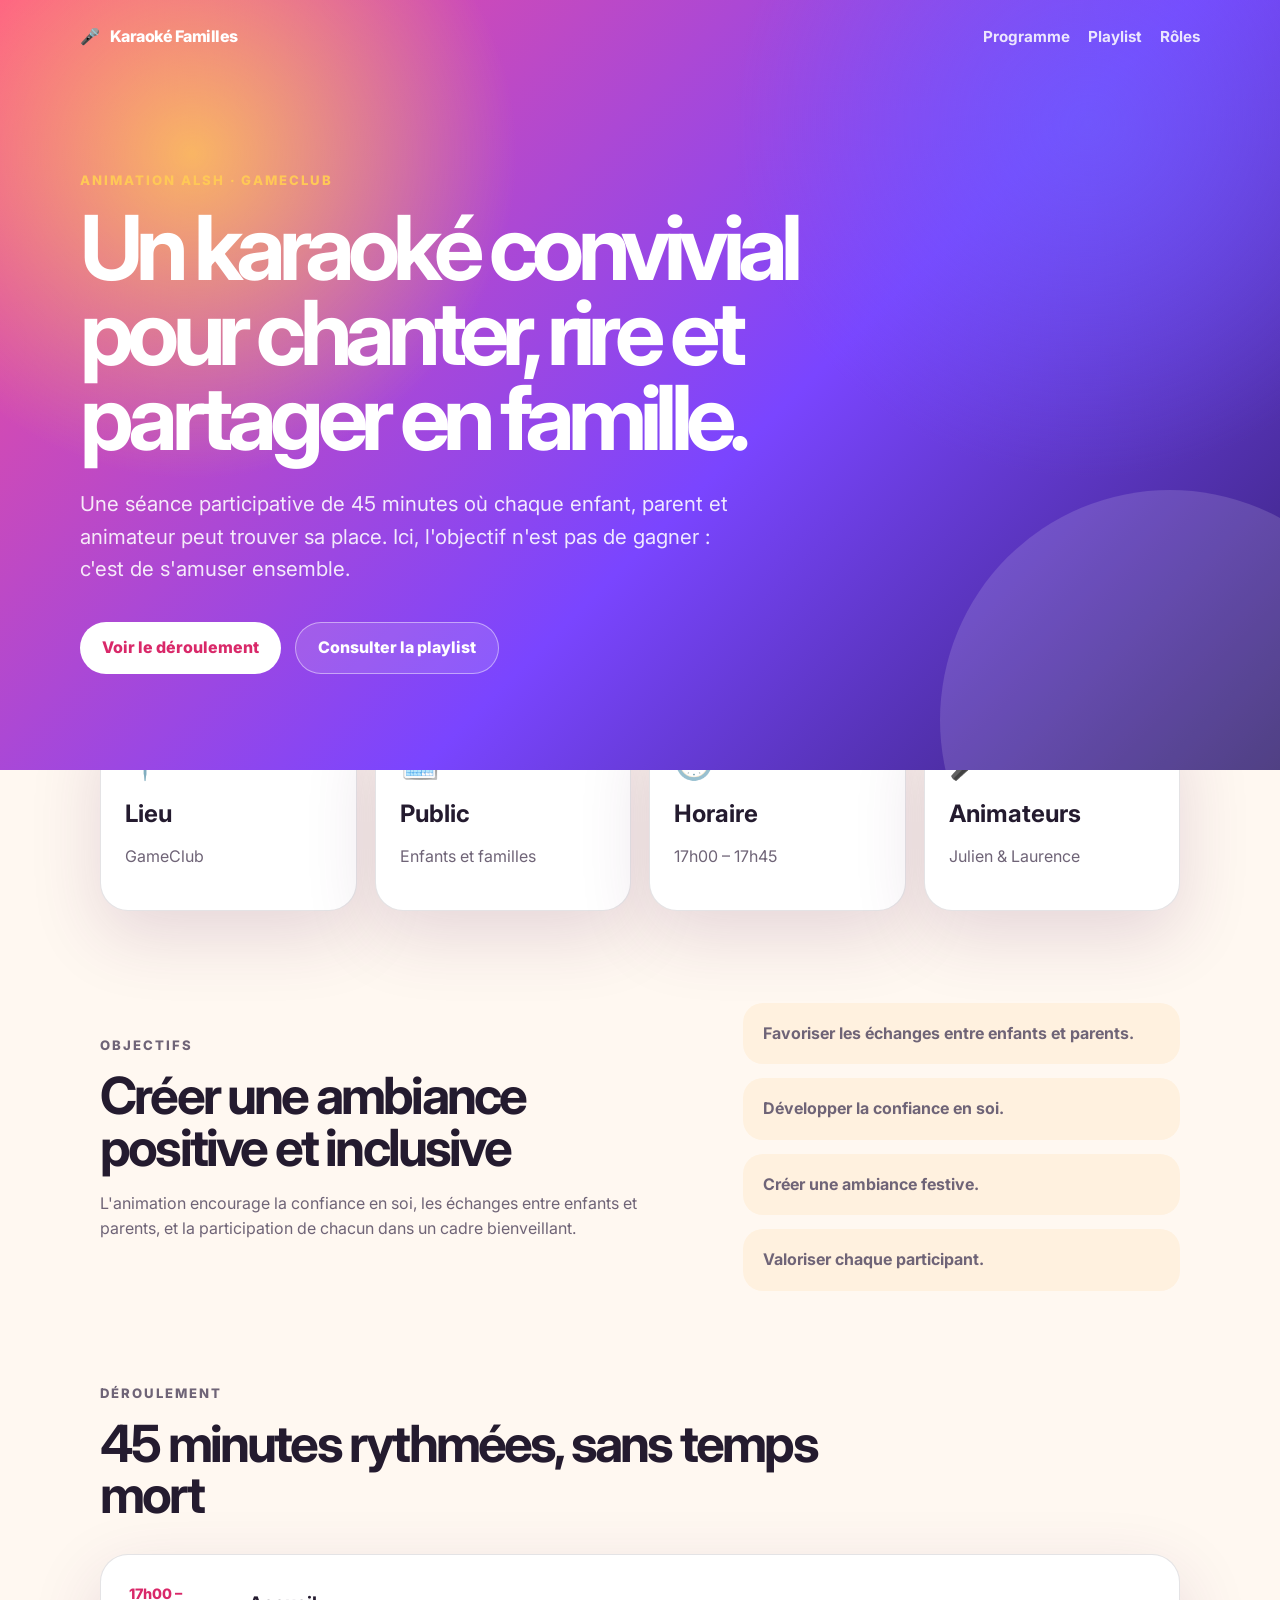
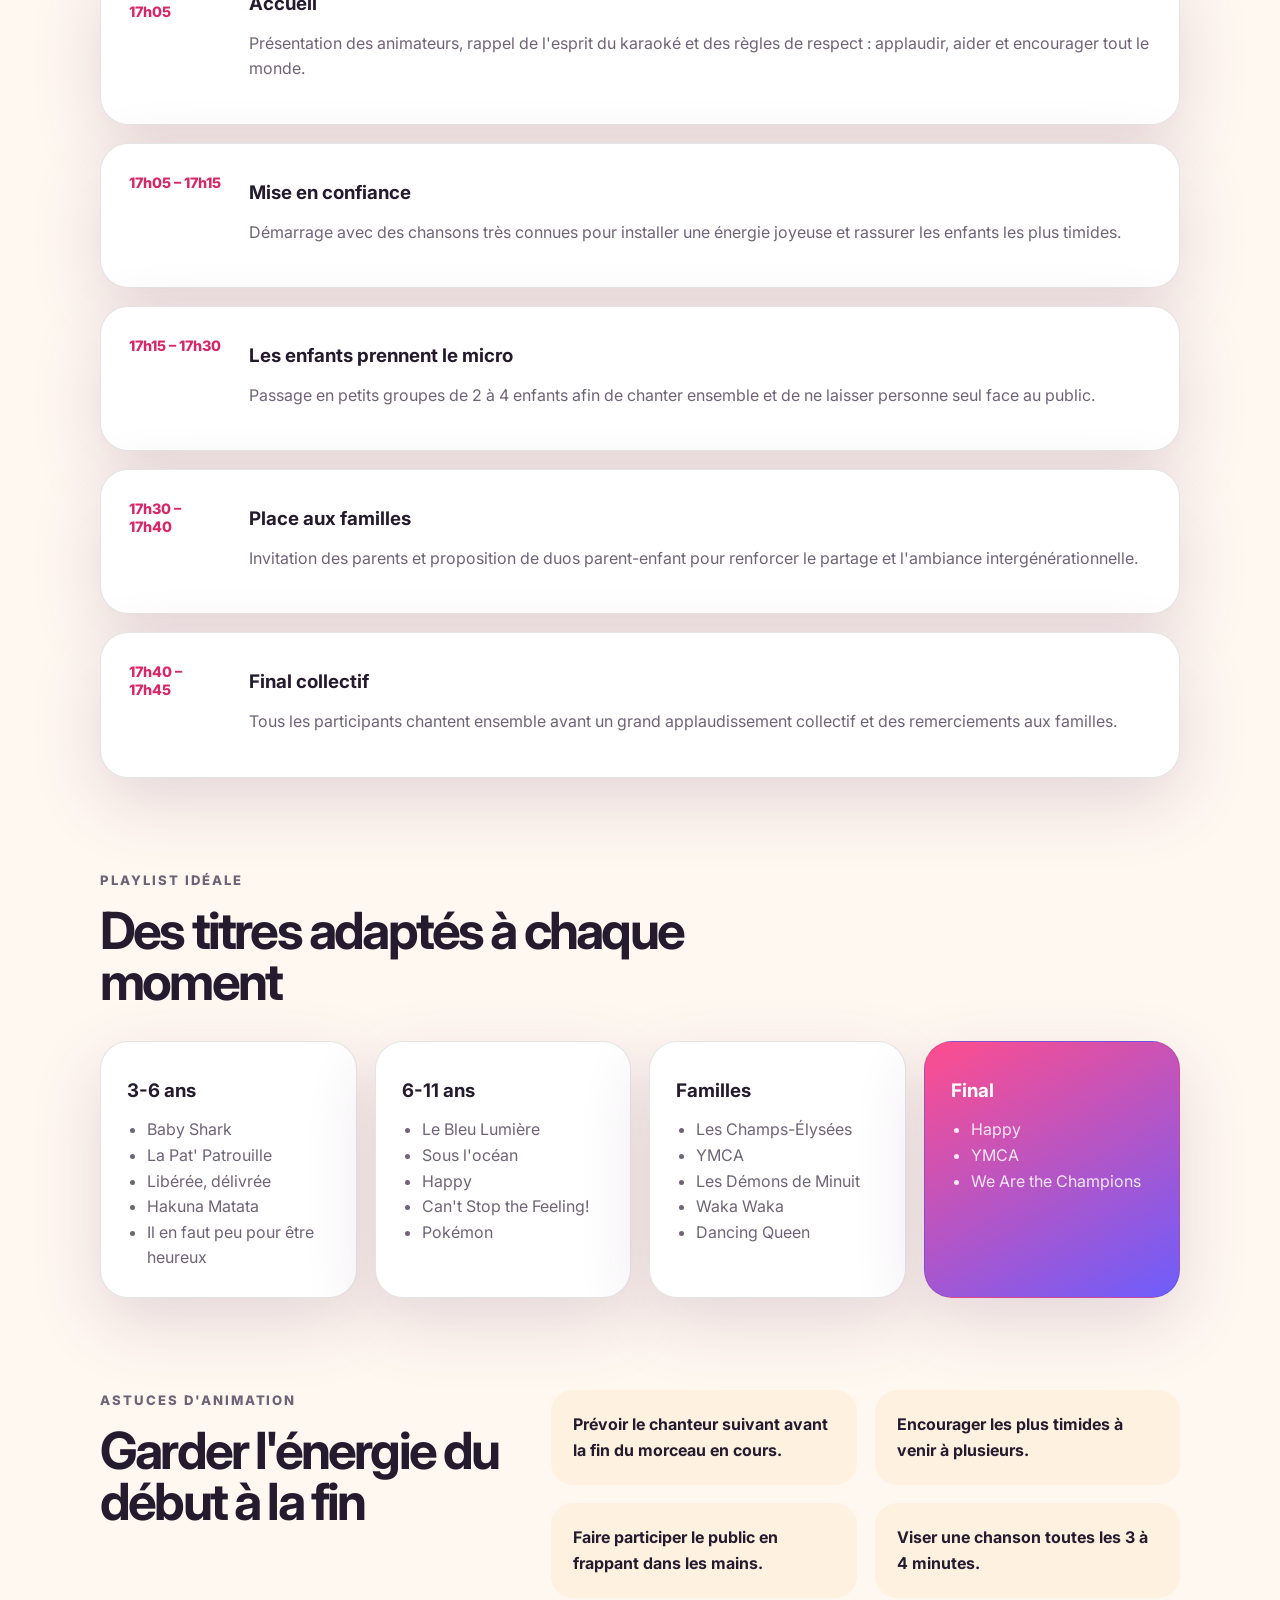
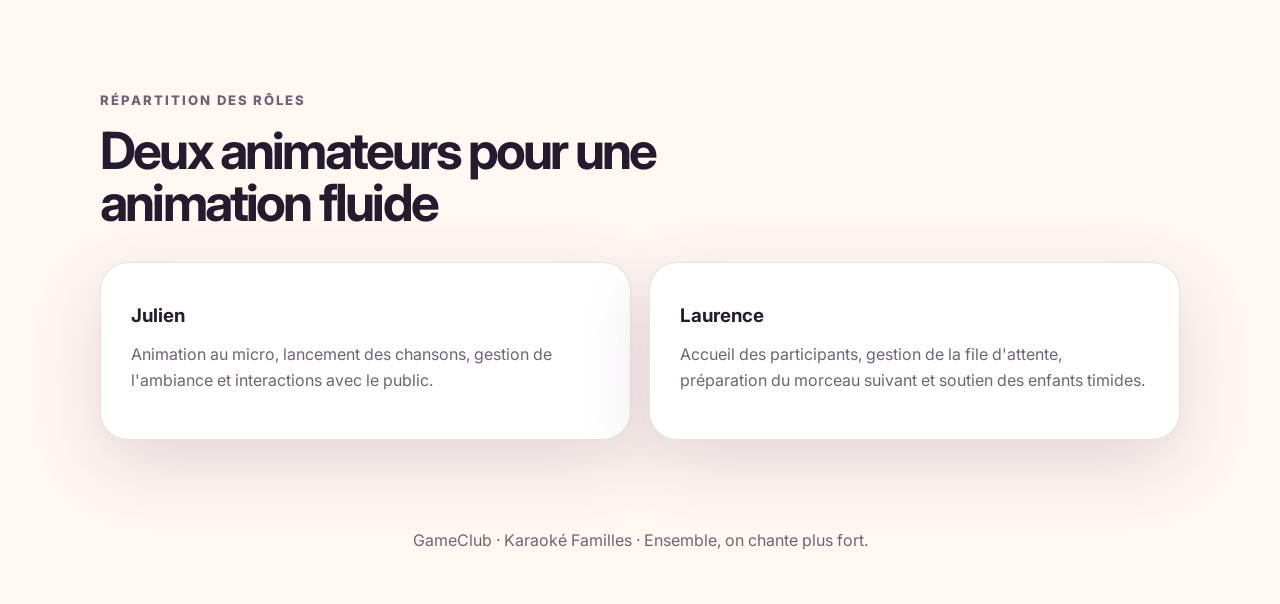
==== index.html @ fdc1c57f "Create responsive karaoke page" ====
<!doctype html>
<html lang="fr">
  <head>
    <meta charset="utf-8" />
    <meta name="viewport" content="width=device-width, initial-scale=1" />
    <meta
      name="description"
      content="Page d'animation Karaoké Familles au GameClub : programme, playlist, règles et répartition des rôles."
    />
    <title>Karaoké Familles – GameClub</title>
    <link rel="preconnect" href="https://fonts.googleapis.com" />
    <link rel="preconnect" href="https://fonts.gstatic.com" crossorigin />
    <link
      href="https://fonts.googleapis.com/css2?family=Inter:wght@400;600;700;800&display=swap"
      rel="stylesheet"
    />
    <link rel="stylesheet" href="styles.css" />
  </head>
  <body>
    <header class="hero">
      <nav class="navbar" aria-label="Navigation principale">
        <a class="logo" href="#top" aria-label="Retour en haut de la page">
          <span aria-hidden="true">🎤</span>
          <span>Karaoké Familles</span>
        </a>
        <div class="nav-links">
          <a href="#programme">Programme</a>
          <a href="#playlist">Playlist</a>
          <a href="#roles">Rôles</a>
        </div>
      </nav>

      <section id="top" class="hero-content">
        <p class="eyebrow">Animation ALSH · GameClub</p>
        <h1>Un karaoké convivial pour chanter, rire et partager en famille.</h1>
        <p class="hero-text">
          Une séance participative de 45 minutes où chaque enfant, parent et
          animateur peut trouver sa place. Ici, l'objectif n'est pas de gagner :
          c'est de s'amuser ensemble.
        </p>
        <div class="hero-actions">
          <a class="button button-primary" href="#programme">Voir le déroulement</a>
          <a class="button button-secondary" href="#playlist">Consulter la playlist</a>
        </div>
      </section>
    </header>

    <main>
      <section class="info-grid" aria-label="Informations pratiques">
        <article class="info-card">
          <span aria-hidden="true">📍</span>
          <h2>Lieu</h2>
          <p>GameClub</p>
        </article>
        <article class="info-card">
          <span aria-hidden="true">🗓️</span>
          <h2>Public</h2>
          <p>Enfants et familles</p>
        </article>
        <article class="info-card">
          <span aria-hidden="true">🕔</span>
          <h2>Horaire</h2>
          <p>17h00 – 17h45</p>
        </article>
        <article class="info-card">
          <span aria-hidden="true">🎤</span>
          <h2>Animateurs</h2>
          <p>Julien & Laurence</p>
        </article>
      </section>

      <section class="section split-section" aria-labelledby="objectifs-title">
        <div>
          <p class="section-kicker">Objectifs</p>
          <h2 id="objectifs-title">Créer une ambiance positive et inclusive</h2>
          <p>
            L'animation encourage la confiance en soi, les échanges entre enfants
            et parents, et la participation de chacun dans un cadre bienveillant.
          </p>
        </div>
        <ul class="check-list">
          <li>Favoriser les échanges entre enfants et parents.</li>
          <li>Développer la confiance en soi.</li>
          <li>Créer une ambiance festive.</li>
          <li>Valoriser chaque participant.</li>
        </ul>
      </section>

      <section id="programme" class="section" aria-labelledby="programme-title">
        <p class="section-kicker">Déroulement</p>
        <h2 id="programme-title">45 minutes rythmées, sans temps mort</h2>
        <div class="timeline">
          <article class="timeline-item">
            <time>17h00 – 17h05</time>
            <h3>Accueil</h3>
            <p>
              Présentation des animateurs, rappel de l'esprit du karaoké et des
              règles de respect : applaudir, aider et encourager tout le monde.
            </p>
          </article>
          <article class="timeline-item">
            <time>17h05 – 17h15</time>
            <h3>Mise en confiance</h3>
            <p>
              Démarrage avec des chansons très connues pour installer une énergie
              joyeuse et rassurer les enfants les plus timides.
            </p>
          </article>
          <article class="timeline-item">
            <time>17h15 – 17h30</time>
            <h3>Les enfants prennent le micro</h3>
            <p>
              Passage en petits groupes de 2 à 4 enfants afin de chanter ensemble
              et de ne laisser personne seul face au public.
            </p>
          </article>
          <article class="timeline-item">
            <time>17h30 – 17h40</time>
            <h3>Place aux familles</h3>
            <p>
              Invitation des parents et proposition de duos parent-enfant pour
              renforcer le partage et l'ambiance intergénérationnelle.
            </p>
          </article>
          <article class="timeline-item">
            <time>17h40 – 17h45</time>
            <h3>Final collectif</h3>
            <p>
              Tous les participants chantent ensemble avant un grand applaudissement
              collectif et des remerciements aux familles.
            </p>
          </article>
        </div>
      </section>

      <section id="playlist" class="section playlist-section" aria-labelledby="playlist-title">
        <p class="section-kicker">Playlist idéale</p>
        <h2 id="playlist-title">Des titres adaptés à chaque moment</h2>
        <div class="playlist-grid">
          <article class="playlist-card">
            <h3>3-6 ans</h3>
            <ul>
              <li>Baby Shark</li>
              <li>La Pat' Patrouille</li>
              <li>Libérée, délivrée</li>
              <li>Hakuna Matata</li>
              <li>Il en faut peu pour être heureux</li>
            </ul>
          </article>
          <article class="playlist-card">
            <h3>6-11 ans</h3>
            <ul>
              <li>Le Bleu Lumière</li>
              <li>Sous l'océan</li>
              <li>Happy</li>
              <li>Can't Stop the Feeling!</li>
              <li>Pokémon</li>
            </ul>
          </article>
          <article class="playlist-card">
            <h3>Familles</h3>
            <ul>
              <li>Les Champs-Élysées</li>
              <li>YMCA</li>
              <li>Les Démons de Minuit</li>
              <li>Waka Waka</li>
              <li>Dancing Queen</li>
            </ul>
          </article>
          <article class="playlist-card highlight-card">
            <h3>Final</h3>
            <ul>
              <li>Happy</li>
              <li>YMCA</li>
              <li>We Are the Champions</li>
            </ul>
          </article>
        </div>
      </section>

      <section class="section tips-section" aria-labelledby="tips-title">
        <div>
          <p class="section-kicker">Astuces d'animation</p>
          <h2 id="tips-title">Garder l'énergie du début à la fin</h2>
        </div>
        <div class="tips-grid">
          <p>Prévoir le chanteur suivant avant la fin du morceau en cours.</p>
          <p>Encourager les plus timides à venir à plusieurs.</p>
          <p>Faire participer le public en frappant dans les mains.</p>
          <p>Viser une chanson toutes les 3 à 4 minutes.</p>
        </div>
      </section>

      <section id="roles" class="section roles-section" aria-labelledby="roles-title">
        <p class="section-kicker">Répartition des rôles</p>
        <h2 id="roles-title">Deux animateurs pour une animation fluide</h2>
        <div class="roles-grid">
          <article>
            <h3>Julien</h3>
            <p>
              Animation au micro, lancement des chansons, gestion de l'ambiance et
              interactions avec le public.
            </p>
          </article>
          <article>
            <h3>Laurence</h3>
            <p>
              Accueil des participants, gestion de la file d'attente, préparation
              du morceau suivant et soutien des enfants timides.
            </p>
          </article>
        </div>
      </section>
    </main>

    <footer class="footer">
      <p>GameClub · Karaoké Familles · Ensemble, on chante plus fort.</p>
    </footer>
  </body>
</html>
---- styles.css ----
:root {
  --background: #fff8f1;
  --surface: #ffffff;
  --surface-soft: #fff1df;
  --primary: #ff4d8d;
  --primary-dark: #d92869;
  --secondary: #6d5dfc;
  --accent: #ffc857;
  --text: #241b2f;
  --muted: #6f6477;
  --border: rgba(36, 27, 47, 0.12);
  --shadow: 0 24px 70px rgba(94, 40, 93, 0.16);
}

* {
  box-sizing: border-box;
}

html {
  scroll-behavior: smooth;
}

body {
  margin: 0;
  font-family: Inter, system-ui, -apple-system, BlinkMacSystemFont, "Segoe UI", sans-serif;
  color: var(--text);
  background: var(--background);
  line-height: 1.6;
}

a {
  color: inherit;
  text-decoration: none;
}

.hero {
  position: relative;
  overflow: hidden;
  min-height: 680px;
  padding: 24px clamp(20px, 5vw, 72px) 96px;
  color: #ffffff;
  background:
    radial-gradient(circle at 15% 20%, rgba(255, 200, 87, 0.85), transparent 26%),
    radial-gradient(circle at 85% 16%, rgba(109, 93, 252, 0.7), transparent 28%),
    linear-gradient(135deg, #ff4d8d 0%, #7a45ff 58%, #33216f 100%);
}

.hero::after {
  position: absolute;
  right: -120px;
  bottom: -180px;
  width: 460px;
  height: 460px;
  content: "";
  border-radius: 50%;
  background: rgba(255, 255, 255, 0.14);
}

.navbar,
.hero-content,
.section,
.info-grid,
.footer {
  width: min(1120px, 100%);
  margin-inline: auto;
}

.navbar {
  position: relative;
  z-index: 1;
  display: flex;
  align-items: center;
  justify-content: space-between;
  gap: 24px;
}

.logo {
  display: inline-flex;
  align-items: center;
  gap: 10px;
  font-weight: 800;
  letter-spacing: -0.03em;
}

.nav-links {
  display: flex;
  gap: 18px;
  font-size: 0.95rem;
  font-weight: 700;
}

.nav-links a {
  opacity: 0.86;
}

.nav-links a:hover {
  opacity: 1;
}

.hero-content {
  position: relative;
  z-index: 1;
  padding-top: 120px;
}

.eyebrow,
.section-kicker {
  margin: 0 0 14px;
  color: var(--accent);
  font-size: 0.82rem;
  font-weight: 800;
  letter-spacing: 0.15em;
  text-transform: uppercase;
}

.hero h1 {
  max-width: 820px;
  margin: 0;
  font-size: clamp(2.6rem, 7vw, 5.9rem);
  line-height: 0.95;
  letter-spacing: -0.075em;
}

.hero-text {
  max-width: 660px;
  margin: 28px 0 0;
  color: rgba(255, 255, 255, 0.88);
  font-size: clamp(1.05rem, 2vw, 1.28rem);
}

.hero-actions {
  display: flex;
  flex-wrap: wrap;
  gap: 14px;
  margin-top: 36px;
}

.button {
  display: inline-flex;
  align-items: center;
  justify-content: center;
  min-height: 52px;
  padding: 0 22px;
  border-radius: 999px;
  font-weight: 800;
}

.button-primary {
  color: var(--primary-dark);
  background: #ffffff;
}

.button-secondary {
  border: 1px solid rgba(255, 255, 255, 0.45);
  color: #ffffff;
  background: rgba(255, 255, 255, 0.12);
}

.info-grid {
  display: grid;
  grid-template-columns: repeat(4, 1fr);
  gap: 18px;
  margin-top: -58px;
  padding-inline: clamp(20px, 5vw, 0px);
}

.info-card,
.playlist-card,
.roles-grid article,
.timeline-item {
  border: 1px solid var(--border);
  border-radius: 28px;
  background: var(--surface);
  box-shadow: var(--shadow);
}

.info-card {
  padding: 24px;
}

.info-card span {
  font-size: 2rem;
}

.info-card h2,
.playlist-card h3,
.roles-grid h3,
.timeline-item h3 {
  margin: 12px 0 6px;
  line-height: 1.15;
}

.info-card p,
.playlist-card ul,
.roles-grid p,
.timeline-item p,
.section p,
.check-list {
  color: var(--muted);
}

.section {
  padding: 92px clamp(20px, 5vw, 0px) 0;
}

.section h2 {
  max-width: 760px;
  margin: 0 0 18px;
  font-size: clamp(2rem, 4vw, 3.3rem);
  line-height: 1;
  letter-spacing: -0.055em;
}

.split-section {
  display: grid;
  grid-template-columns: 1.15fr 0.85fr;
  gap: 52px;
  align-items: center;
}

.check-list {
  display: grid;
  gap: 14px;
  margin: 0;
  padding: 0;
  list-style: none;
}

.check-list li {
  padding: 18px 20px;
  border-radius: 20px;
  background: var(--surface-soft);
  font-weight: 700;
}

.timeline {
  display: grid;
  gap: 18px;
  margin-top: 34px;
}

.timeline-item {
  position: relative;
  padding: 26px 28px 26px 148px;
}

.timeline-item time {
  position: absolute;
  top: 30px;
  left: 28px;
  max-width: 92px;
  color: var(--primary-dark);
  font-size: 0.9rem;
  font-weight: 800;
  line-height: 1.2;
}

.playlist-section {
  padding-bottom: 0;
}

.playlist-grid,
.roles-grid,
.tips-grid {
  display: grid;
  grid-template-columns: repeat(4, 1fr);
  gap: 18px;
  margin-top: 34px;
}

.playlist-card {
  padding: 26px;
}

.playlist-card ul {
  margin: 16px 0 0;
  padding-left: 20px;
}

.highlight-card {
  color: #ffffff;
  background: linear-gradient(150deg, var(--primary), var(--secondary));
}

.highlight-card ul {
  color: rgba(255, 255, 255, 0.86);
}

.tips-section {
  display: grid;
  grid-template-columns: 0.8fr 1.2fr;
  gap: 32px;
}

.tips-grid {
  grid-template-columns: repeat(2, 1fr);
  margin: 0;
}

.tips-grid p {
  margin: 0;
  padding: 22px;
  border-radius: 22px;
  background: var(--surface-soft);
  color: var(--text);
  font-weight: 700;
}

.roles-grid {
  grid-template-columns: repeat(2, 1fr);
}

.roles-grid article {
  padding: 30px;
}

.footer {
  padding: 72px clamp(20px, 5vw, 0px) 34px;
  color: var(--muted);
  text-align: center;
}

@media (max-width: 860px) {
  .hero {
    min-height: auto;
    padding-bottom: 82px;
  }

  .hero-content {
    padding-top: 84px;
  }

  .info-grid,
  .playlist-grid,
  .split-section,
  .tips-section {
    grid-template-columns: 1fr 1fr;
  }

  .timeline-item {
    padding-left: 28px;
  }

  .timeline-item time {
    position: static;
    display: block;
    max-width: none;
    margin-bottom: 10px;
  }
}

@media (max-width: 640px) {
  .navbar {
    align-items: flex-start;
    flex-direction: column;
  }

  .nav-links {
    width: 100%;
    justify-content: space-between;
    gap: 10px;
  }

  .info-grid,
  .playlist-grid,
  .split-section,
  .tips-section,
  .tips-grid,
  .roles-grid {
    grid-template-columns: 1fr;
  }

  .section {
    padding-top: 68px;
  }
}
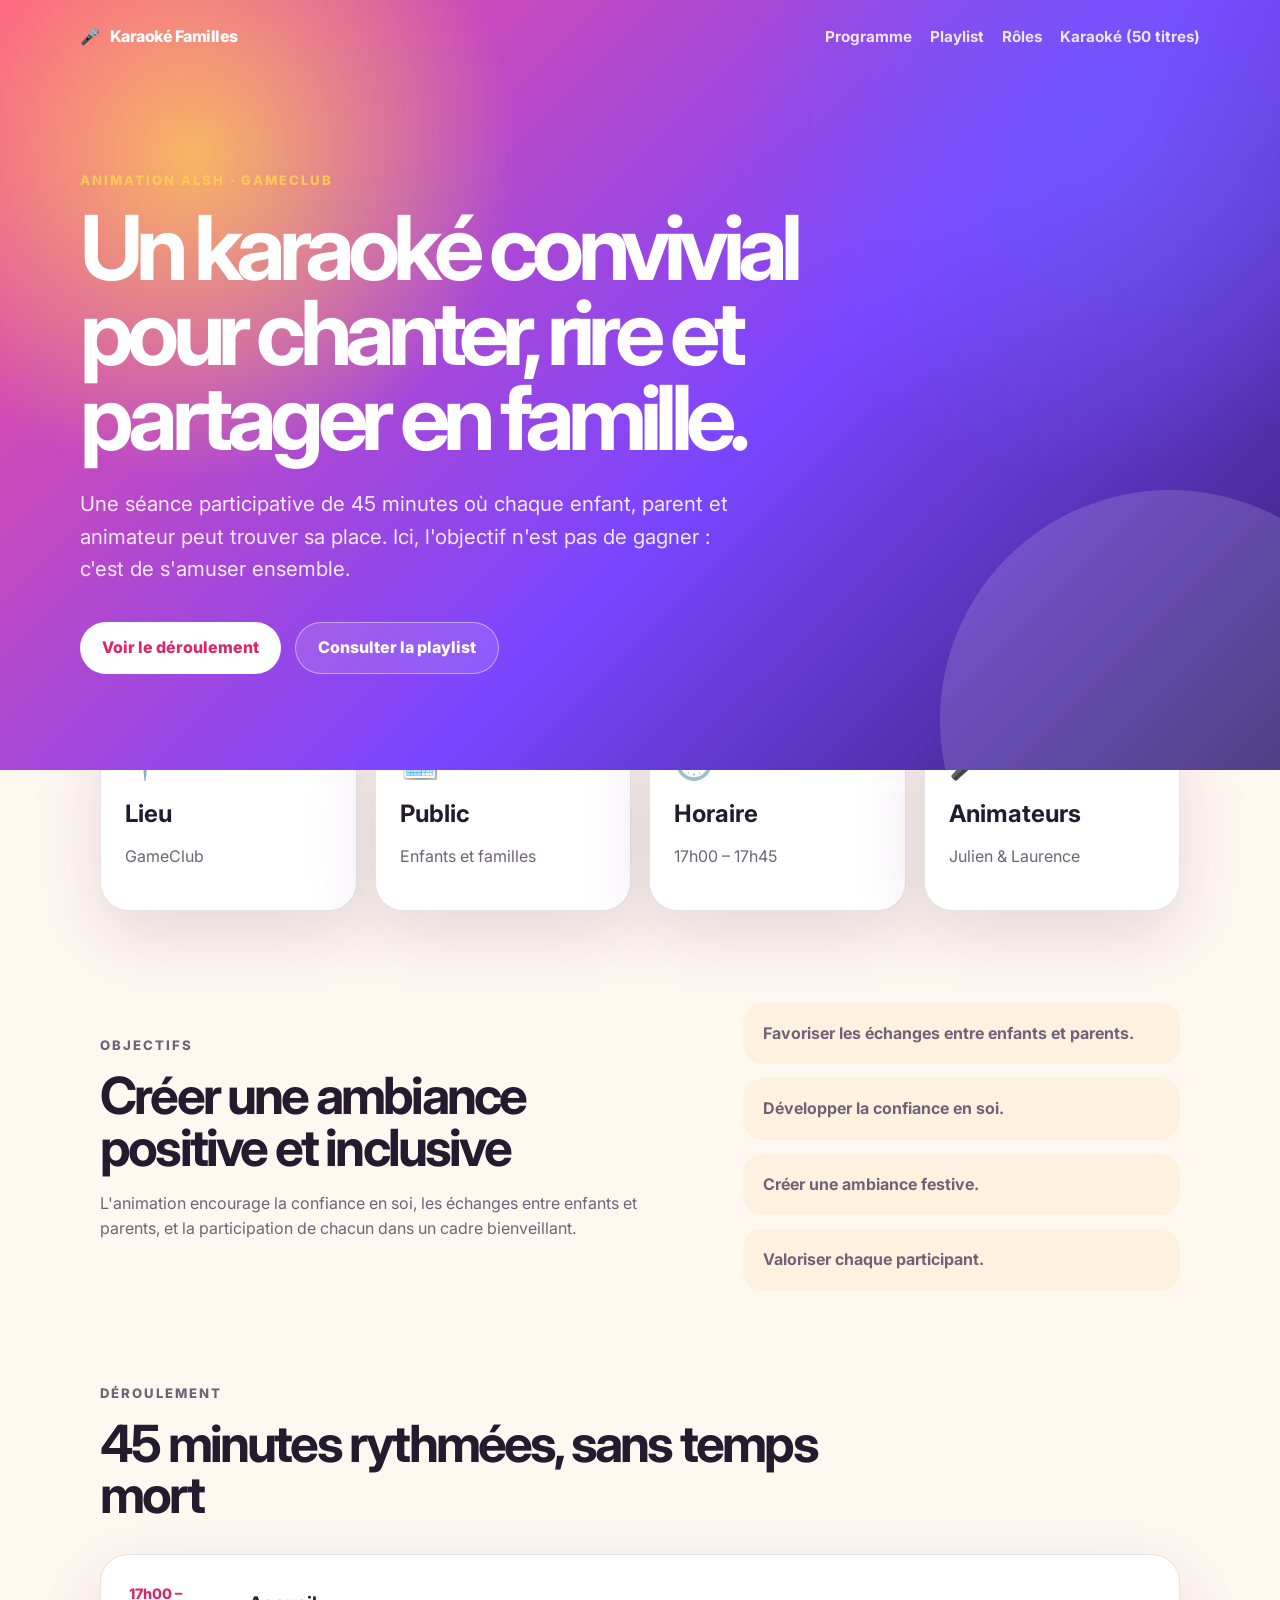
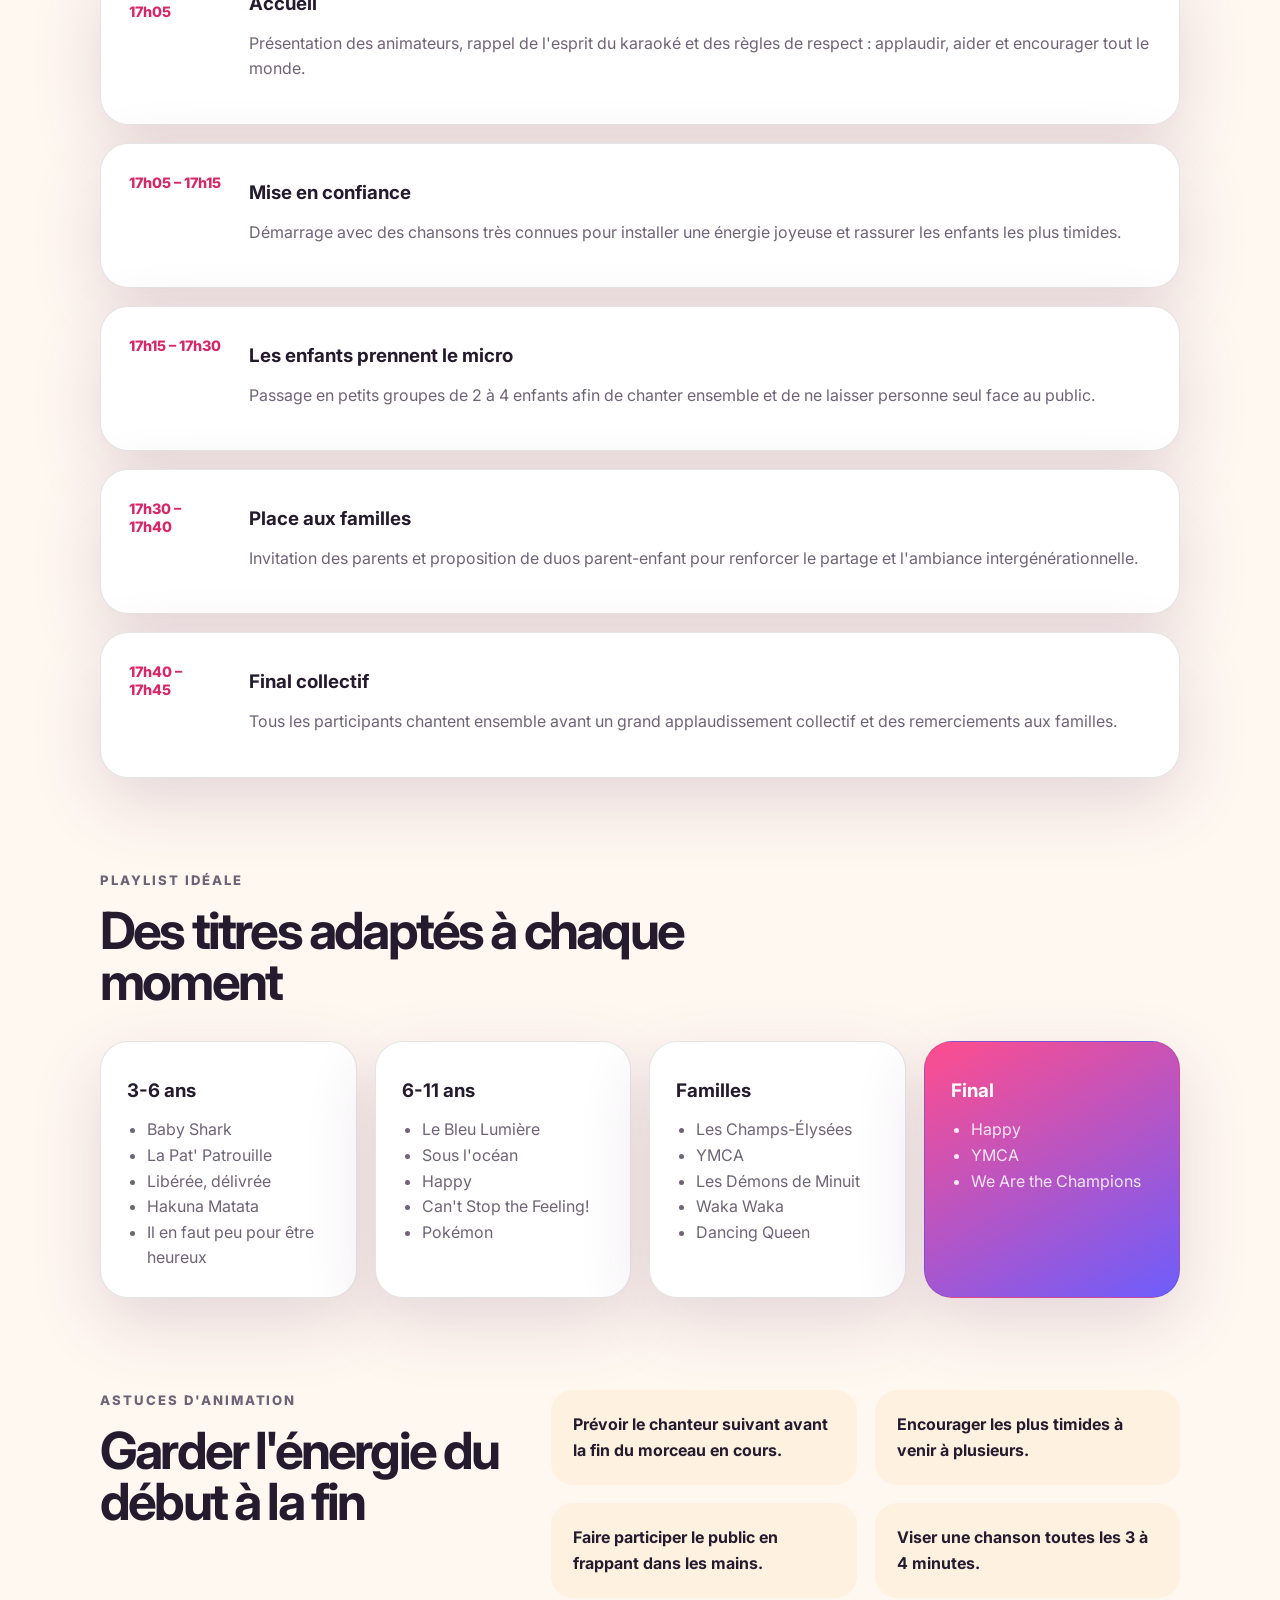
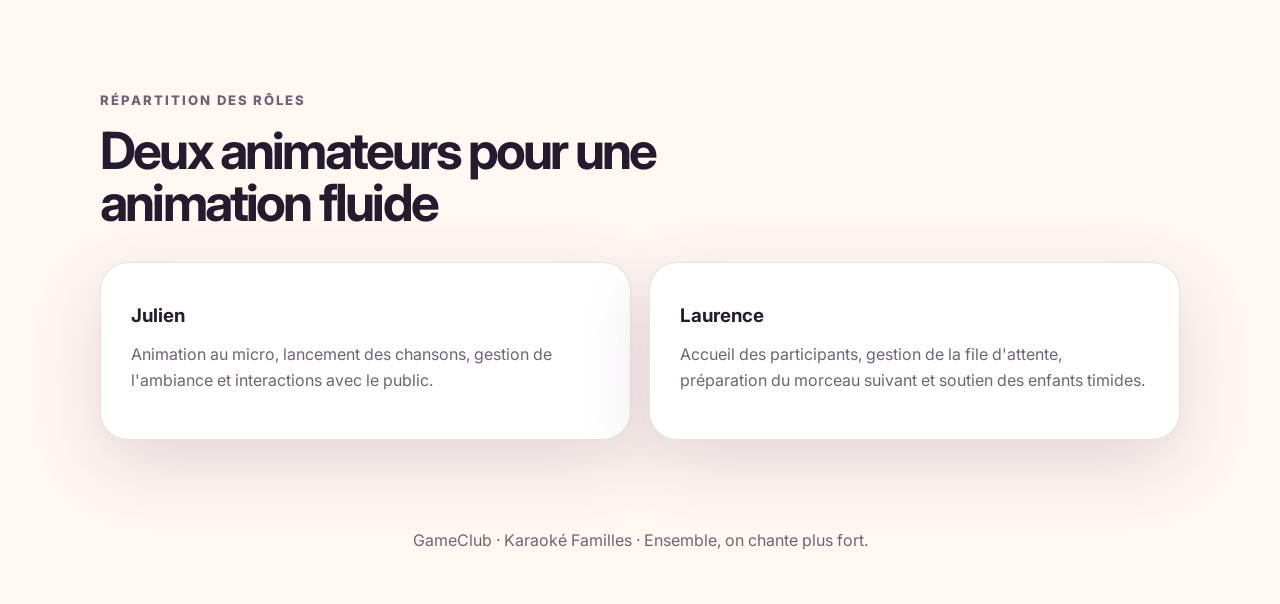
==== commit cecfcf95: "Ajoute une page Karaoké avec la playlist de 50 titres français Nouvelle page karaoke.html présentant" ====
--- a/index.html
+++ b/index.html
@@ -27,6 +27,7 @@
           <a href="#programme">Programme</a>
           <a href="#playlist">Playlist</a>
           <a href="#roles">Rôles</a>
+          <a href="karaoke.html">Karaoké (50 titres)</a>
         </div>
       </nav>
 
--- a/styles.css
+++ b/styles.css
@@ -233,6 +233,33 @@
   font-weight: 700;
 }
 
+.order-list {
+  counter-reset: order-step;
+  max-width: 560px;
+  margin-top: 34px;
+}
+
+.order-list li {
+  display: flex;
+  align-items: center;
+  gap: 14px;
+}
+
+.order-list li::before {
+  counter-increment: order-step;
+  content: counter(order-step);
+  display: inline-flex;
+  align-items: center;
+  justify-content: center;
+  width: 30px;
+  height: 30px;
+  flex-shrink: 0;
+  border-radius: 50%;
+  color: #ffffff;
+  background: var(--primary);
+  font-size: 0.9rem;
+}
+
 .timeline {
   display: grid;
   gap: 18px;
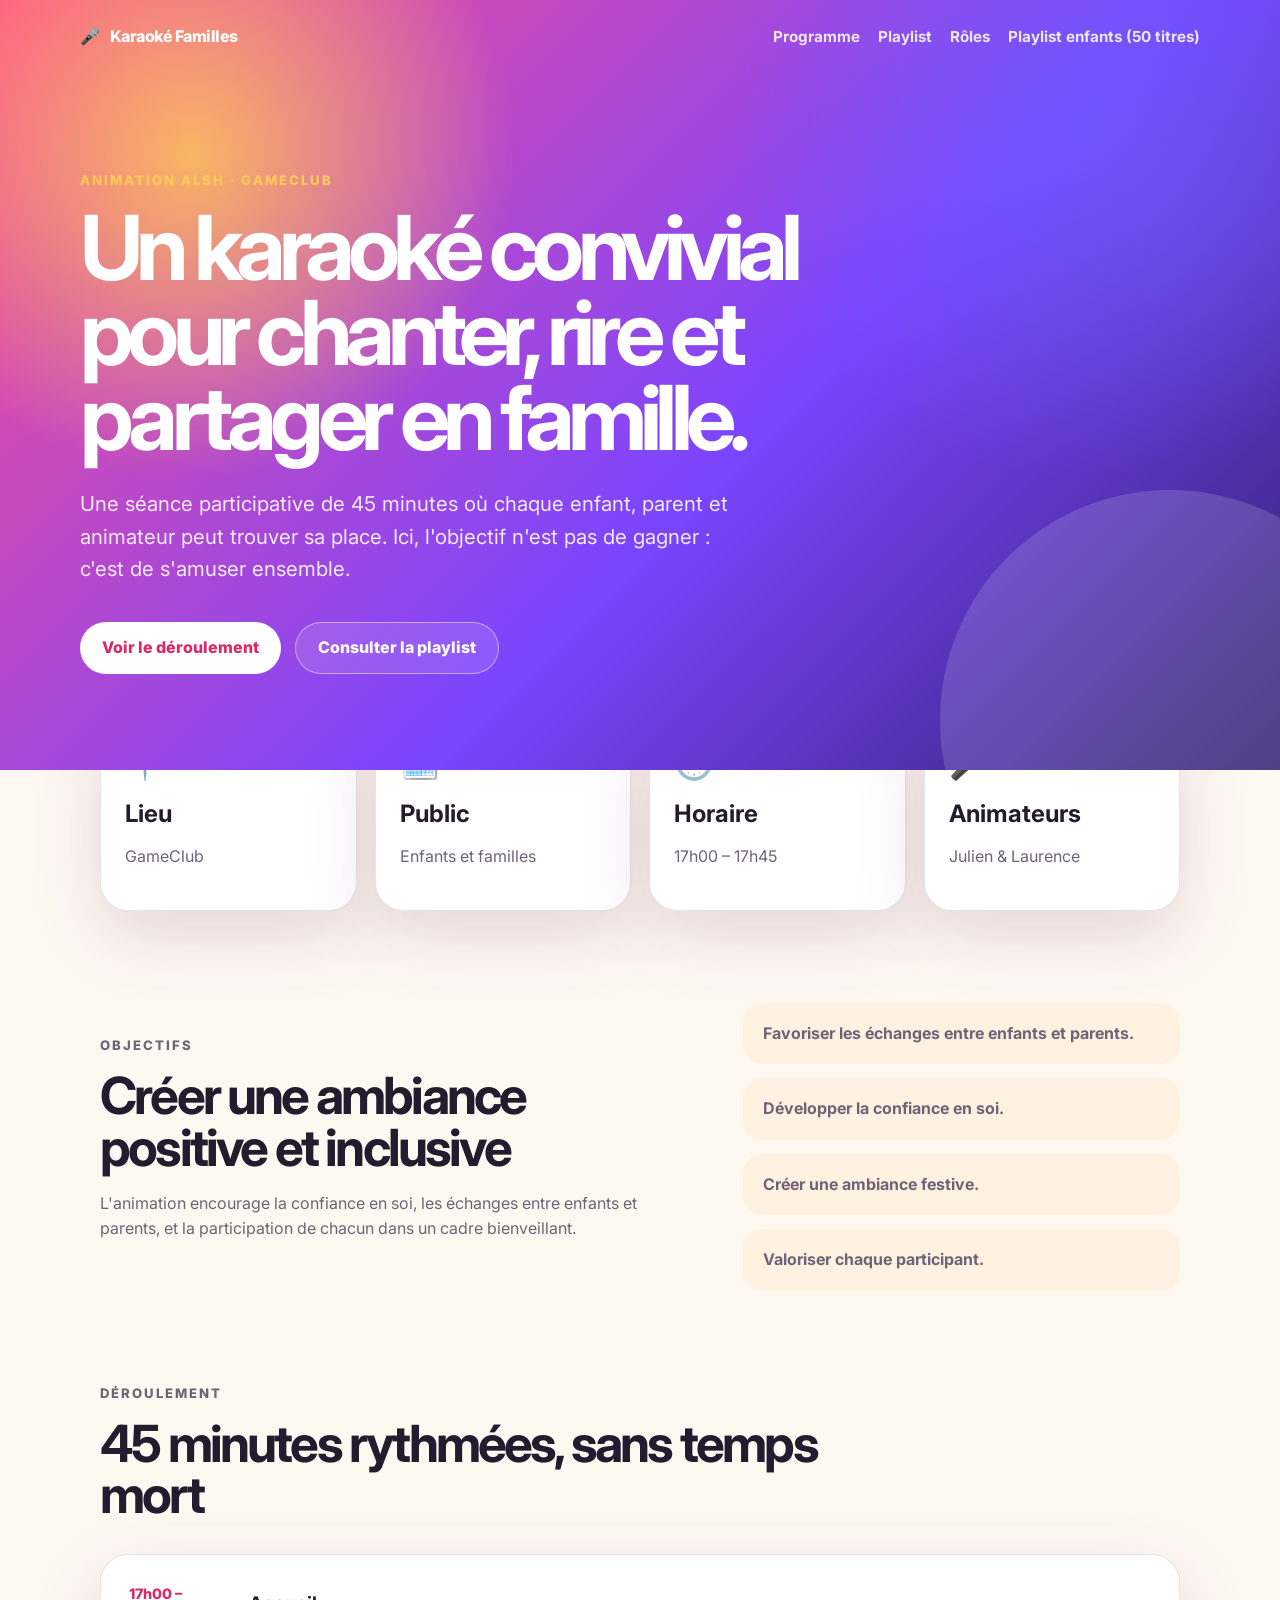
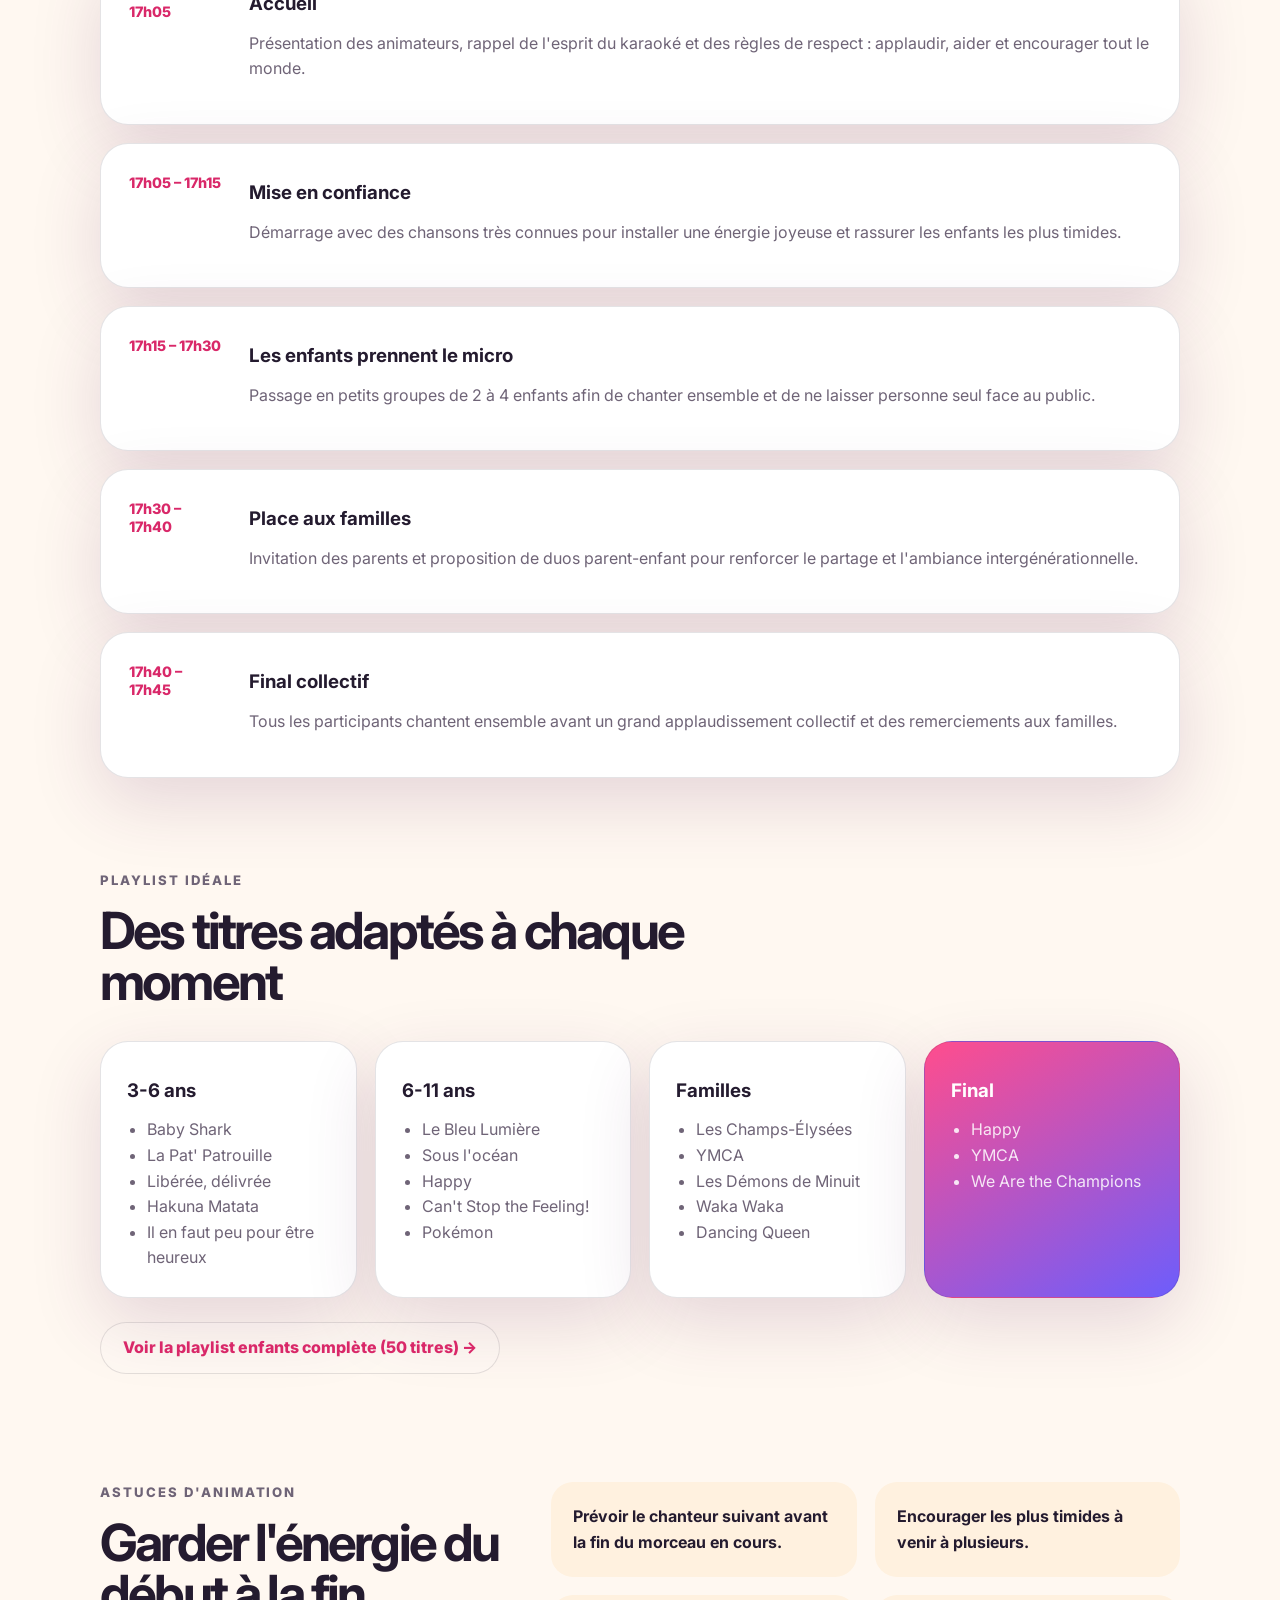
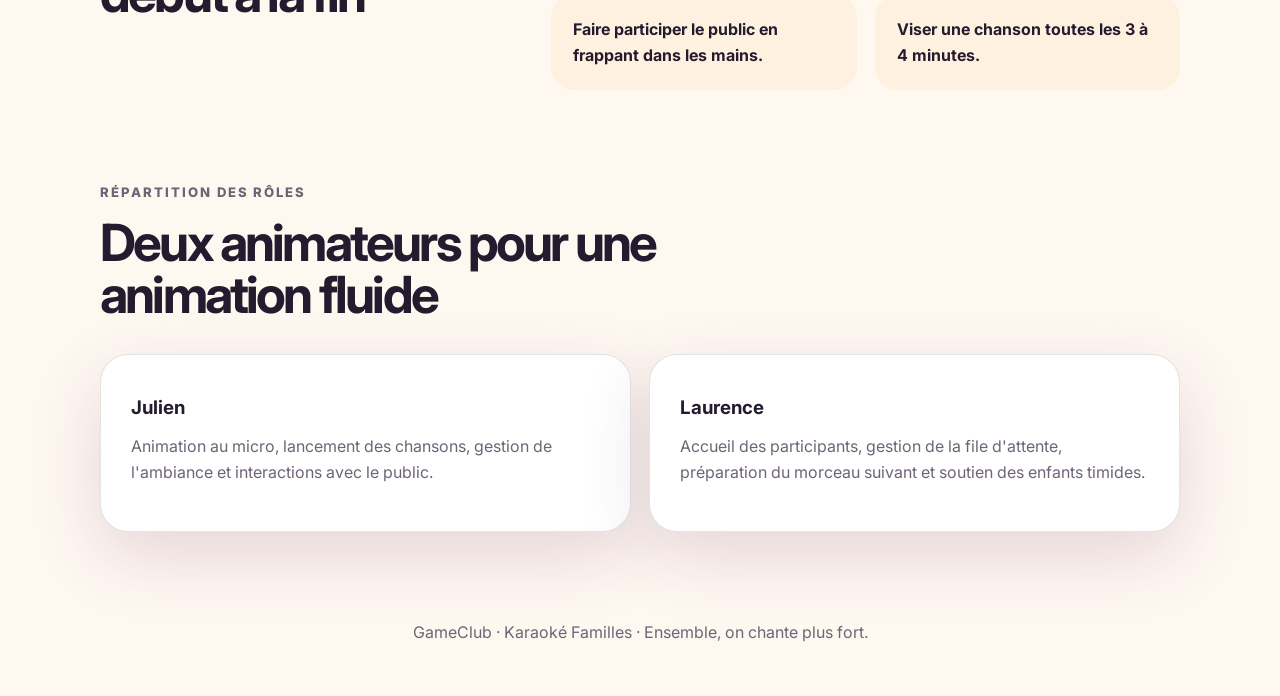
==== commit eadf0975: "Add "playlist enfants" page with 50-song karaoke list New enfants-playlist.html groups the 50 French" ====
--- a/index.html
+++ b/index.html
@@ -27,7 +27,7 @@
           <a href="#programme">Programme</a>
           <a href="#playlist">Playlist</a>
           <a href="#roles">Rôles</a>
-          <a href="karaoke.html">Karaoké (50 titres)</a>
+          <a href="enfants-playlist.html">Playlist enfants (50 titres)</a>
         </div>
       </nav>
 
@@ -177,6 +177,11 @@
             </ul>
           </article>
         </div>
+        <p style="margin-top: 24px">
+          <a class="button button-secondary" href="enfants-playlist.html" style="color: var(--primary-dark); border-color: var(--border);">
+            Voir la playlist enfants complète (50 titres) →
+          </a>
+        </p>
       </section>
 
       <section class="section tips-section" aria-labelledby="tips-title">
--- a/styles.css
+++ b/styles.css
@@ -233,33 +233,6 @@
   font-weight: 700;
 }
 
-.order-list {
-  counter-reset: order-step;
-  max-width: 560px;
-  margin-top: 34px;
-}
-
-.order-list li {
-  display: flex;
-  align-items: center;
-  gap: 14px;
-}
-
-.order-list li::before {
-  counter-increment: order-step;
-  content: counter(order-step);
-  display: inline-flex;
-  align-items: center;
-  justify-content: center;
-  width: 30px;
-  height: 30px;
-  flex-shrink: 0;
-  border-radius: 50%;
-  color: #ffffff;
-  background: var(--primary);
-  font-size: 0.9rem;
-}
-
 .timeline {
   display: grid;
   gap: 18px;
@@ -333,6 +306,44 @@
   font-weight: 700;
 }
 
+.category-grid {
+  grid-template-columns: repeat(3, 1fr);
+}
+
+.numbered-list {
+  display: grid;
+  gap: 12px;
+  margin: 28px 0 0;
+  padding: 0;
+  list-style: none;
+  counter-reset: step;
+}
+
+.numbered-list li {
+  display: flex;
+  align-items: center;
+  gap: 16px;
+  padding: 16px 20px;
+  border-radius: 20px;
+  background: var(--surface-soft);
+  font-weight: 700;
+  counter-increment: step;
+}
+
+.numbered-list li::before {
+  display: inline-flex;
+  align-items: center;
+  justify-content: center;
+  width: 30px;
+  height: 30px;
+  flex-shrink: 0;
+  border-radius: 50%;
+  color: #ffffff;
+  background: var(--primary);
+  font-size: 0.85rem;
+  content: counter(step);
+}
+
 .roles-grid {
   grid-template-columns: repeat(2, 1fr);
 }
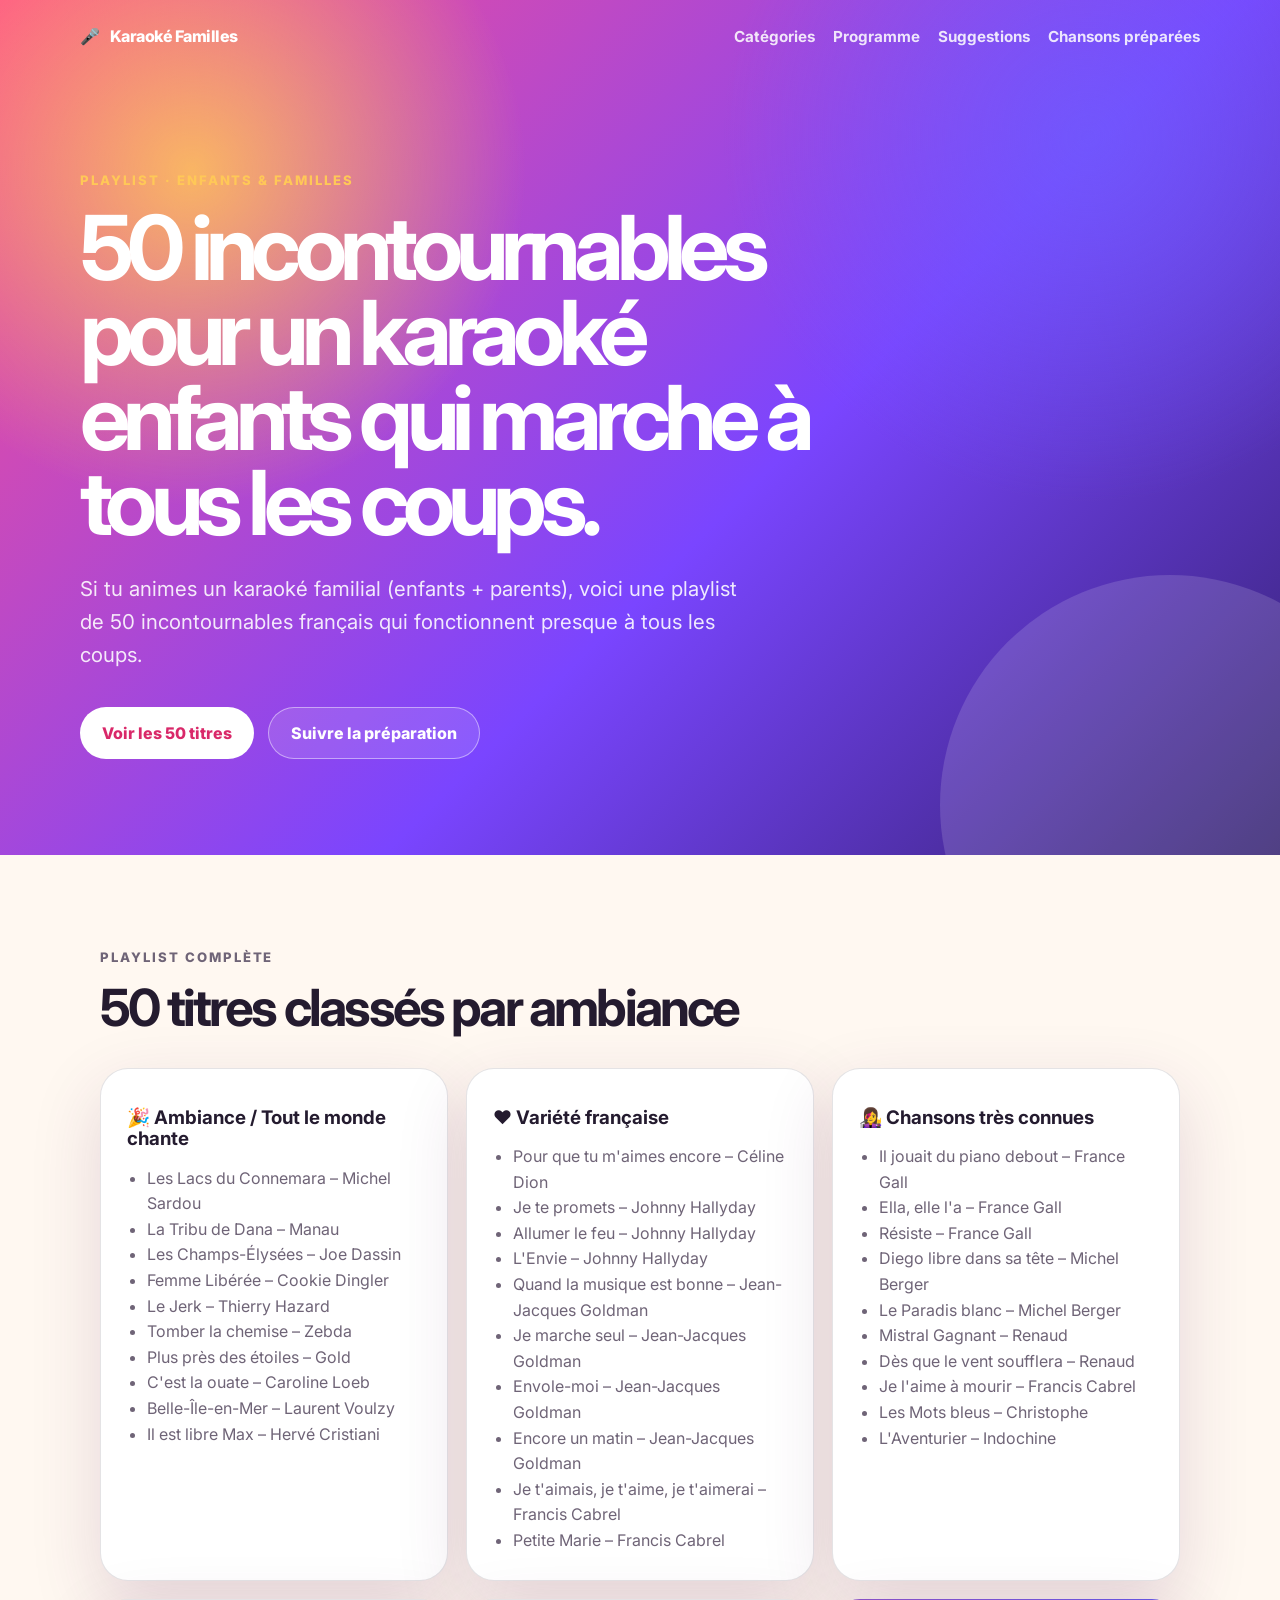
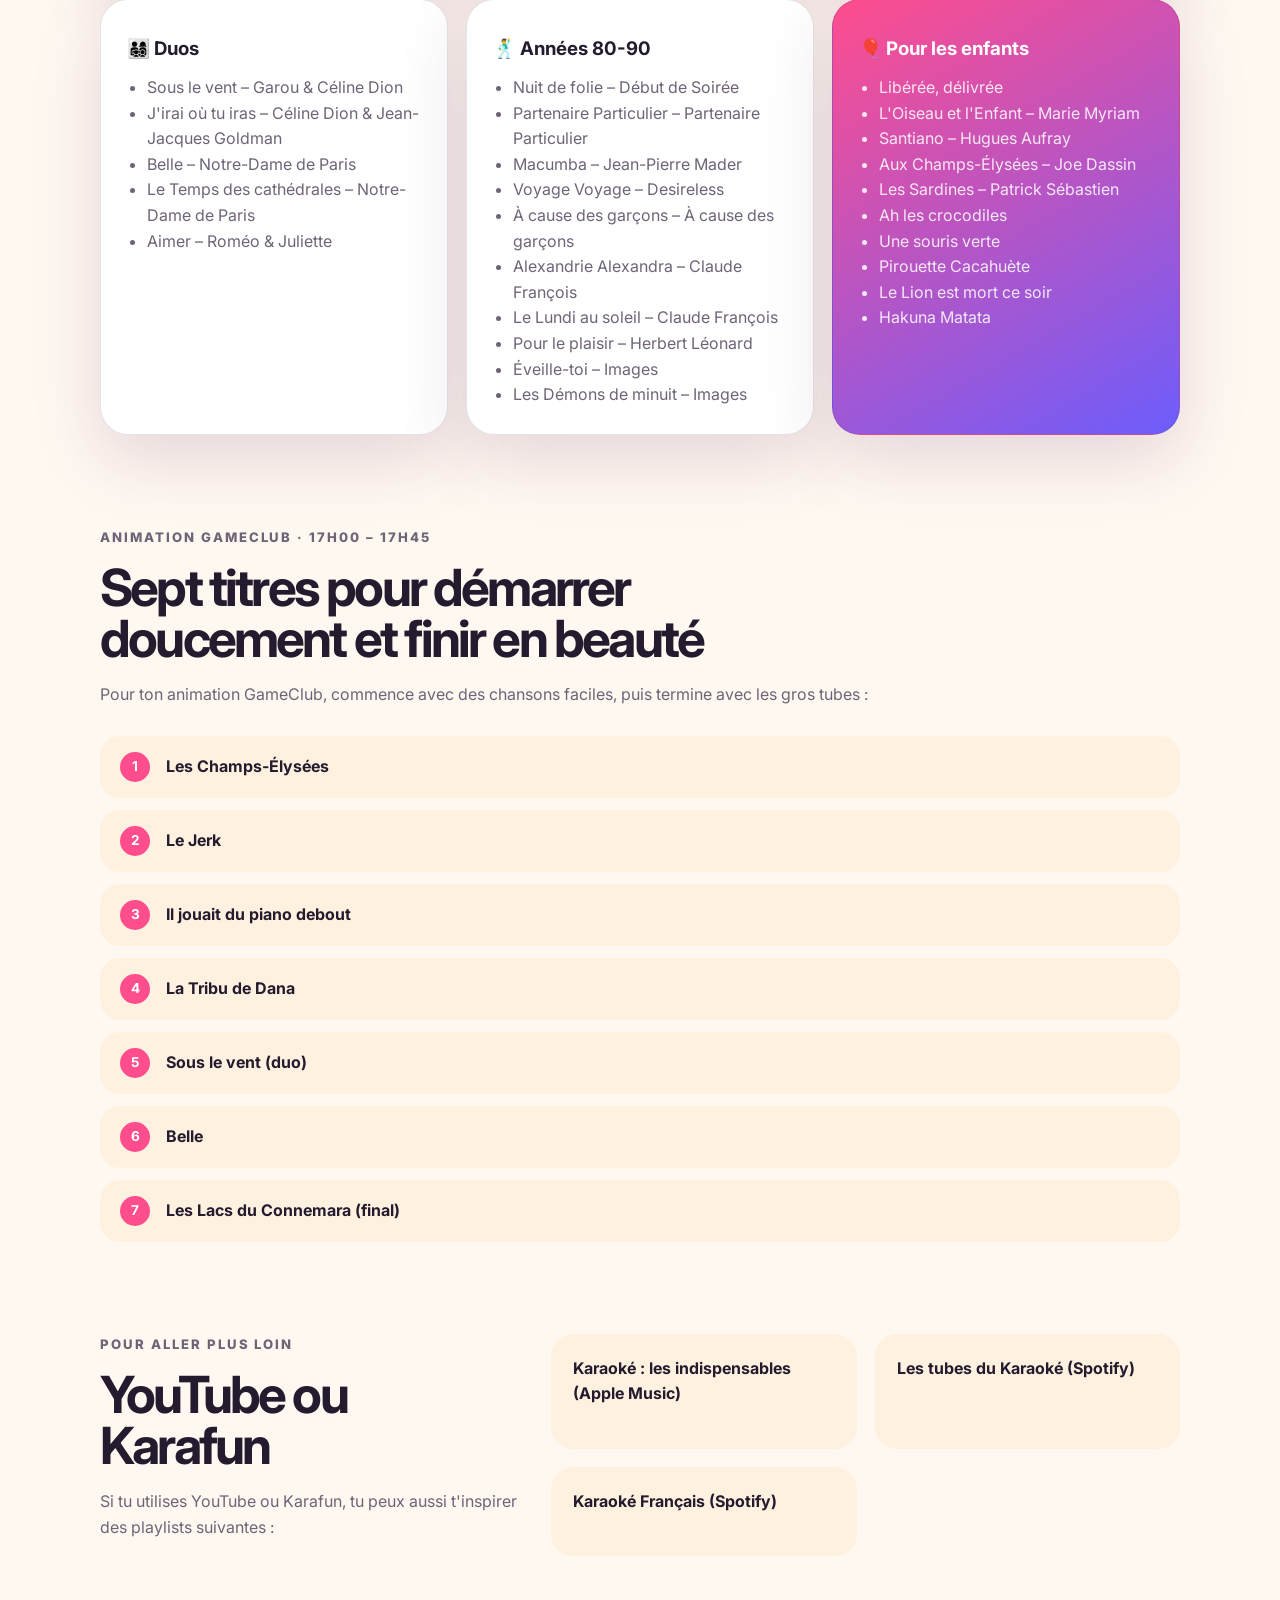
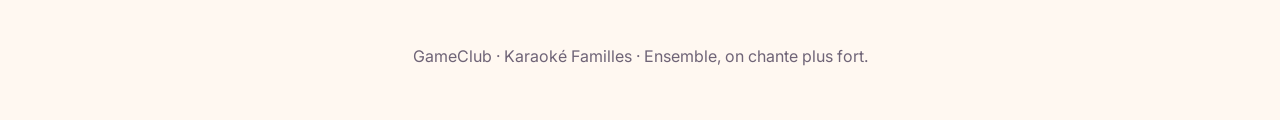
==== commit 353cf8e1: "Trim site to the playlist page and add a prepared-songs tracker Remove the old GameClub program/role" ====
--- a/index.html
+++ b/index.html
@@ -5,9 +5,9 @@
     <meta name="viewport" content="width=device-width, initial-scale=1" />
     <meta
       name="description"
-      content="Page d'animation Karaoké Familles au GameClub : programme, playlist, règles et répartition des rôles."
+      content="Playlist Karaoké Enfants : 50 titres français incontournables pour animer un karaoké familial, avec un programme prêt à l'emploi pour le GameClub."
     />
-    <title>Karaoké Familles – GameClub</title>
+    <title>Playlist Karaoké Enfants – GameClub</title>
     <link rel="preconnect" href="https://fonts.googleapis.com" />
     <link rel="preconnect" href="https://fonts.gstatic.com" crossorigin />
     <link
@@ -19,202 +19,157 @@
   <body>
     <header class="hero">
       <nav class="navbar" aria-label="Navigation principale">
-        <a class="logo" href="#top" aria-label="Retour en haut de la page">
+        <a class="logo" href="index.html" aria-label="Retour à l'accueil">
           <span aria-hidden="true">🎤</span>
           <span>Karaoké Familles</span>
         </a>
         <div class="nav-links">
+          <a href="#categories">Catégories</a>
           <a href="#programme">Programme</a>
-          <a href="#playlist">Playlist</a>
-          <a href="#roles">Rôles</a>
-          <a href="enfants-playlist.html">Playlist enfants (50 titres)</a>
+          <a href="#suggestions">Suggestions</a>
+          <a href="preparation.html">Chansons préparées</a>
         </div>
       </nav>
 
       <section id="top" class="hero-content">
-        <p class="eyebrow">Animation ALSH · GameClub</p>
-        <h1>Un karaoké convivial pour chanter, rire et partager en famille.</h1>
+        <p class="eyebrow">Playlist · Enfants & familles</p>
+        <h1>50 incontournables pour un karaoké enfants qui marche à tous les coups.</h1>
         <p class="hero-text">
-          Une séance participative de 45 minutes où chaque enfant, parent et
-          animateur peut trouver sa place. Ici, l'objectif n'est pas de gagner :
-          c'est de s'amuser ensemble.
+          Si tu animes un karaoké familial (enfants + parents), voici une
+          playlist de 50 incontournables français qui fonctionnent presque à
+          tous les coups.
         </p>
         <div class="hero-actions">
-          <a class="button button-primary" href="#programme">Voir le déroulement</a>
-          <a class="button button-secondary" href="#playlist">Consulter la playlist</a>
+          <a class="button button-primary" href="#categories">Voir les 50 titres</a>
+          <a class="button button-secondary" href="preparation.html">Suivre la préparation</a>
         </div>
       </section>
     </header>
 
     <main>
-      <section class="info-grid" aria-label="Informations pratiques">
-        <article class="info-card">
-          <span aria-hidden="true">📍</span>
-          <h2>Lieu</h2>
-          <p>GameClub</p>
-        </article>
-        <article class="info-card">
-          <span aria-hidden="true">🗓️</span>
-          <h2>Public</h2>
-          <p>Enfants et familles</p>
-        </article>
-        <article class="info-card">
-          <span aria-hidden="true">🕔</span>
-          <h2>Horaire</h2>
-          <p>17h00 – 17h45</p>
-        </article>
-        <article class="info-card">
-          <span aria-hidden="true">🎤</span>
-          <h2>Animateurs</h2>
-          <p>Julien & Laurence</p>
-        </article>
-      </section>
-
-      <section class="section split-section" aria-labelledby="objectifs-title">
-        <div>
-          <p class="section-kicker">Objectifs</p>
-          <h2 id="objectifs-title">Créer une ambiance positive et inclusive</h2>
-          <p>
-            L'animation encourage la confiance en soi, les échanges entre enfants
-            et parents, et la participation de chacun dans un cadre bienveillant.
-          </p>
-        </div>
-        <ul class="check-list">
-          <li>Favoriser les échanges entre enfants et parents.</li>
-          <li>Développer la confiance en soi.</li>
-          <li>Créer une ambiance festive.</li>
-          <li>Valoriser chaque participant.</li>
-        </ul>
-      </section>
-
-      <section id="programme" class="section" aria-labelledby="programme-title">
-        <p class="section-kicker">Déroulement</p>
-        <h2 id="programme-title">45 minutes rythmées, sans temps mort</h2>
-        <div class="timeline">
-          <article class="timeline-item">
-            <time>17h00 – 17h05</time>
-            <h3>Accueil</h3>
-            <p>
-              Présentation des animateurs, rappel de l'esprit du karaoké et des
-              règles de respect : applaudir, aider et encourager tout le monde.
-            </p>
+      <section id="categories" class="section playlist-section" aria-labelledby="categories-title">
+        <p class="section-kicker">Playlist complète</p>
+        <h2 id="categories-title">50 titres classés par ambiance</h2>
+        <div class="playlist-grid category-grid">
+          <article class="playlist-card">
+            <h3>🎉 Ambiance / Tout le monde chante</h3>
+            <ul>
+              <li>Les Lacs du Connemara – Michel Sardou</li>
+              <li>La Tribu de Dana – Manau</li>
+              <li>Les Champs-Élysées – Joe Dassin</li>
+              <li>Femme Libérée – Cookie Dingler</li>
+              <li>Le Jerk – Thierry Hazard</li>
+              <li>Tomber la chemise – Zebda</li>
+              <li>Plus près des étoiles – Gold</li>
+              <li>C'est la ouate – Caroline Loeb</li>
+              <li>Belle-Île-en-Mer – Laurent Voulzy</li>
+              <li>Il est libre Max – Hervé Cristiani</li>
+            </ul>
           </article>
-          <article class="timeline-item">
-            <time>17h05 – 17h15</time>
-            <h3>Mise en confiance</h3>
-            <p>
-              Démarrage avec des chansons très connues pour installer une énergie
-              joyeuse et rassurer les enfants les plus timides.
-            </p>
+          <article class="playlist-card">
+            <h3>❤️ Variété française</h3>
+            <ul>
+              <li>Pour que tu m'aimes encore – Céline Dion</li>
+              <li>Je te promets – Johnny Hallyday</li>
+              <li>Allumer le feu – Johnny Hallyday</li>
+              <li>L'Envie – Johnny Hallyday</li>
+              <li>Quand la musique est bonne – Jean-Jacques Goldman</li>
+              <li>Je marche seul – Jean-Jacques Goldman</li>
+              <li>Envole-moi – Jean-Jacques Goldman</li>
+              <li>Encore un matin – Jean-Jacques Goldman</li>
+              <li>Je t'aimais, je t'aime, je t'aimerai – Francis Cabrel</li>
+              <li>Petite Marie – Francis Cabrel</li>
+            </ul>
           </article>
-          <article class="timeline-item">
-            <time>17h15 – 17h30</time>
-            <h3>Les enfants prennent le micro</h3>
-            <p>
-              Passage en petits groupes de 2 à 4 enfants afin de chanter ensemble
-              et de ne laisser personne seul face au public.
-            </p>
+          <article class="playlist-card">
+            <h3>👩‍🎤 Chansons très connues</h3>
+            <ul>
+              <li>Il jouait du piano debout – France Gall</li>
+              <li>Ella, elle l'a – France Gall</li>
+              <li>Résiste – France Gall</li>
+              <li>Diego libre dans sa tête – Michel Berger</li>
+              <li>Le Paradis blanc – Michel Berger</li>
+              <li>Mistral Gagnant – Renaud</li>
+              <li>Dès que le vent soufflera – Renaud</li>
+              <li>Je l'aime à mourir – Francis Cabrel</li>
+              <li>Les Mots bleus – Christophe</li>
+              <li>L'Aventurier – Indochine</li>
+            </ul>
           </article>
-          <article class="timeline-item">
-            <time>17h30 – 17h40</time>
-            <h3>Place aux familles</h3>
-            <p>
-              Invitation des parents et proposition de duos parent-enfant pour
-              renforcer le partage et l'ambiance intergénérationnelle.
-            </p>
+          <article class="playlist-card">
+            <h3>👨‍👩‍👧‍👦 Duos</h3>
+            <ul>
+              <li>Sous le vent – Garou & Céline Dion</li>
+              <li>J'irai où tu iras – Céline Dion & Jean-Jacques Goldman</li>
+              <li>Belle – Notre-Dame de Paris</li>
+              <li>Le Temps des cathédrales – Notre-Dame de Paris</li>
+              <li>Aimer – Roméo & Juliette</li>
+            </ul>
           </article>
-          <article class="timeline-item">
-            <time>17h40 – 17h45</time>
-            <h3>Final collectif</h3>
-            <p>
-              Tous les participants chantent ensemble avant un grand applaudissement
-              collectif et des remerciements aux familles.
-            </p>
+          <article class="playlist-card">
+            <h3>🕺 Années 80-90</h3>
+            <ul>
+              <li>Nuit de folie – Début de Soirée</li>
+              <li>Partenaire Particulier – Partenaire Particulier</li>
+              <li>Macumba – Jean-Pierre Mader</li>
+              <li>Voyage Voyage – Desireless</li>
+              <li>À cause des garçons – À cause des garçons</li>
+              <li>Alexandrie Alexandra – Claude François</li>
+              <li>Le Lundi au soleil – Claude François</li>
+              <li>Pour le plaisir – Herbert Léonard</li>
+              <li>Éveille-toi – Images</li>
+              <li>Les Démons de minuit – Images</li>
+            </ul>
+          </article>
+          <article class="playlist-card highlight-card">
+            <h3>🎈 Pour les enfants</h3>
+            <ul>
+              <li>Libérée, délivrée</li>
+              <li>L'Oiseau et l'Enfant – Marie Myriam</li>
+              <li>Santiano – Hugues Aufray</li>
+              <li>Aux Champs-Élysées – Joe Dassin</li>
+              <li>Les Sardines – Patrick Sébastien</li>
+              <li>Ah les crocodiles</li>
+              <li>Une souris verte</li>
+              <li>Pirouette Cacahuète</li>
+              <li>Le Lion est mort ce soir</li>
+              <li>Hakuna Matata</li>
+            </ul>
           </article>
         </div>
       </section>
 
-      <section id="playlist" class="section playlist-section" aria-labelledby="playlist-title">
-        <p class="section-kicker">Playlist idéale</p>
-        <h2 id="playlist-title">Des titres adaptés à chaque moment</h2>
-        <div class="playlist-grid">
-          <article class="playlist-card">
-            <h3>3-6 ans</h3>
-            <ul>
-              <li>Baby Shark</li>
-              <li>La Pat' Patrouille</li>
-              <li>Libérée, délivrée</li>
-              <li>Hakuna Matata</li>
-              <li>Il en faut peu pour être heureux</li>
-            </ul>
-          </article>
-          <article class="playlist-card">
-            <h3>6-11 ans</h3>
-            <ul>
-              <li>Le Bleu Lumière</li>
-              <li>Sous l'océan</li>
-              <li>Happy</li>
-              <li>Can't Stop the Feeling!</li>
-              <li>Pokémon</li>
-            </ul>
-          </article>
-          <article class="playlist-card">
-            <h3>Familles</h3>
-            <ul>
-              <li>Les Champs-Élysées</li>
-              <li>YMCA</li>
-              <li>Les Démons de Minuit</li>
-              <li>Waka Waka</li>
-              <li>Dancing Queen</li>
-            </ul>
-          </article>
-          <article class="playlist-card highlight-card">
-            <h3>Final</h3>
-            <ul>
-              <li>Happy</li>
-              <li>YMCA</li>
-              <li>We Are the Champions</li>
-            </ul>
-          </article>
-        </div>
-        <p style="margin-top: 24px">
-          <a class="button button-secondary" href="enfants-playlist.html" style="color: var(--primary-dark); border-color: var(--border);">
-            Voir la playlist enfants complète (50 titres) →
-          </a>
+      <section id="programme" class="section" aria-labelledby="programme-title">
+        <p class="section-kicker">Animation GameClub · 17h00 – 17h45</p>
+        <h2 id="programme-title">Sept titres pour démarrer doucement et finir en beauté</h2>
+        <p>
+          Pour ton animation GameClub, commence avec des chansons faciles,
+          puis termine avec les gros tubes :
         </p>
+        <ol class="numbered-list">
+          <li>Les Champs-Élysées</li>
+          <li>Le Jerk</li>
+          <li>Il jouait du piano debout</li>
+          <li>La Tribu de Dana</li>
+          <li>Sous le vent (duo)</li>
+          <li>Belle</li>
+          <li>Les Lacs du Connemara (final)</li>
+        </ol>
       </section>
 
-      <section class="section tips-section" aria-labelledby="tips-title">
+      <section id="suggestions" class="section tips-section" aria-labelledby="suggestions-title">
         <div>
-          <p class="section-kicker">Astuces d'animation</p>
-          <h2 id="tips-title">Garder l'énergie du début à la fin</h2>
+          <p class="section-kicker">Pour aller plus loin</p>
+          <h2 id="suggestions-title">YouTube ou Karafun</h2>
+          <p>
+            Si tu utilises YouTube ou Karafun, tu peux aussi t'inspirer des
+            playlists suivantes :
+          </p>
         </div>
         <div class="tips-grid">
-          <p>Prévoir le chanteur suivant avant la fin du morceau en cours.</p>
-          <p>Encourager les plus timides à venir à plusieurs.</p>
-          <p>Faire participer le public en frappant dans les mains.</p>
-          <p>Viser une chanson toutes les 3 à 4 minutes.</p>
-        </div>
-      </section>
-
-      <section id="roles" class="section roles-section" aria-labelledby="roles-title">
-        <p class="section-kicker">Répartition des rôles</p>
-        <h2 id="roles-title">Deux animateurs pour une animation fluide</h2>
-        <div class="roles-grid">
-          <article>
-            <h3>Julien</h3>
-            <p>
-              Animation au micro, lancement des chansons, gestion de l'ambiance et
-              interactions avec le public.
-            </p>
-          </article>
-          <article>
-            <h3>Laurence</h3>
-            <p>
-              Accueil des participants, gestion de la file d'attente, préparation
-              du morceau suivant et soutien des enfants timides.
-            </p>
-          </article>
+          <p>Karaoké : les indispensables (Apple Music)</p>
+          <p>Les tubes du Karaoké (Spotify)</p>
+          <p>Karaoké Français (Spotify)</p>
         </div>
       </section>
     </main>
--- a/styles.css
+++ b/styles.css
@@ -56,10 +56,14 @@
   background: rgba(255, 255, 255, 0.14);
 }
 
+.hero-compact {
+  min-height: auto;
+  padding-bottom: 64px;
+}
+
 .navbar,
 .hero-content,
 .section,
-.info-grid,
 .footer {
   width: min(1120px, 100%);
   margin-inline: auto;
@@ -121,6 +125,10 @@
   letter-spacing: -0.075em;
 }
 
+.hero-compact h1 {
+  font-size: clamp(2.2rem, 5vw, 3.6rem);
+}
+
 .hero-text {
   max-width: 660px;
   margin: 28px 0 0;
@@ -143,6 +151,10 @@
   padding: 0 22px;
   border-radius: 999px;
   font-weight: 800;
+  cursor: pointer;
+  border: none;
+  font-family: inherit;
+  font-size: 1rem;
 }
 
 .button-primary {
@@ -156,46 +168,21 @@
   background: rgba(255, 255, 255, 0.12);
 }
 
-.info-grid {
-  display: grid;
-  grid-template-columns: repeat(4, 1fr);
-  gap: 18px;
-  margin-top: -58px;
-  padding-inline: clamp(20px, 5vw, 0px);
-}
-
-.info-card,
-.playlist-card,
-.roles-grid article,
-.timeline-item {
+.playlist-card {
+  padding: 26px;
   border: 1px solid var(--border);
   border-radius: 28px;
   background: var(--surface);
   box-shadow: var(--shadow);
 }
 
-.info-card {
-  padding: 24px;
-}
-
-.info-card span {
-  font-size: 2rem;
-}
-
-.info-card h2,
-.playlist-card h3,
-.roles-grid h3,
-.timeline-item h3 {
+.playlist-card h3 {
   margin: 12px 0 6px;
   line-height: 1.15;
 }
 
-.info-card p,
 .playlist-card ul,
-.roles-grid p,
-.timeline-item p,
-.section p,
-.check-list {
+.section p {
   color: var(--muted);
 }
 
@@ -211,65 +198,16 @@
   letter-spacing: -0.055em;
 }
 
-.split-section {
-  display: grid;
-  grid-template-columns: 1.15fr 0.85fr;
-  gap: 52px;
-  align-items: center;
-}
-
-.check-list {
-  display: grid;
-  gap: 14px;
-  margin: 0;
-  padding: 0;
-  list-style: none;
-}
-
-.check-list li {
-  padding: 18px 20px;
-  border-radius: 20px;
-  background: var(--surface-soft);
-  font-weight: 700;
-}
-
-.timeline {
-  display: grid;
-  gap: 18px;
-  margin-top: 34px;
-}
-
-.timeline-item {
-  position: relative;
-  padding: 26px 28px 26px 148px;
-}
-
-.timeline-item time {
-  position: absolute;
-  top: 30px;
-  left: 28px;
-  max-width: 92px;
-  color: var(--primary-dark);
-  font-size: 0.9rem;
-  font-weight: 800;
-  line-height: 1.2;
-}
-
 .playlist-section {
   padding-bottom: 0;
 }
 
 .playlist-grid,
-.roles-grid,
 .tips-grid {
   display: grid;
   grid-template-columns: repeat(4, 1fr);
   gap: 18px;
   margin-top: 34px;
-}
-
-.playlist-card {
-  padding: 26px;
 }
 
 .playlist-card ul {
@@ -344,12 +282,97 @@
   content: counter(step);
 }
 
-.roles-grid {
-  grid-template-columns: repeat(2, 1fr);
-}
-
-.roles-grid article {
-  padding: 30px;
+.progress-card {
+  max-width: 460px;
+  margin-top: 32px;
+  padding: 20px 24px;
+  border-radius: 24px;
+  background: rgba(255, 255, 255, 0.14);
+  border: 1px solid rgba(255, 255, 255, 0.3);
+}
+
+.progress-numbers {
+  display: flex;
+  align-items: baseline;
+  gap: 8px;
+  font-weight: 800;
+}
+
+#progress-count {
+  font-size: 2rem;
+}
+
+.progress-total {
+  color: rgba(255, 255, 255, 0.8);
+  font-size: 0.95rem;
+}
+
+.progress-bar-track {
+  margin-top: 12px;
+  height: 12px;
+  border-radius: 999px;
+  background: rgba(255, 255, 255, 0.25);
+  overflow: hidden;
+}
+
+.progress-bar-fill {
+  height: 100%;
+  width: 0%;
+  border-radius: 999px;
+  background: #ffffff;
+  transition: width 0.25s ease;
+}
+
+.song-checklist {
+  list-style: none;
+}
+
+.song-checklist li {
+  border-radius: 14px;
+  transition: background-color 0.15s ease;
+}
+
+.song-checklist li.is-checked {
+  background: var(--surface-soft);
+}
+
+.highlight-card .song-checklist li.is-checked {
+  background: rgba(255, 255, 255, 0.16);
+}
+
+.song-checklist label {
+  display: flex;
+  align-items: center;
+  gap: 10px;
+  padding: 8px 6px;
+  cursor: pointer;
+}
+
+.song-checklist input[type="checkbox"] {
+  width: 20px;
+  height: 20px;
+  flex-shrink: 0;
+  accent-color: var(--primary);
+}
+
+.song-checklist li.is-checked span {
+  color: var(--primary-dark);
+  text-decoration: line-through;
+}
+
+.highlight-card .song-checklist li.is-checked span {
+  color: #ffffff;
+}
+
+.reset-row {
+  margin-top: 40px;
+  text-align: center;
+}
+
+.reset-row .button-secondary {
+  border-color: var(--border);
+  color: var(--primary-dark);
+  background: var(--surface);
 }
 
 .footer {
@@ -368,22 +391,9 @@
     padding-top: 84px;
   }
 
-  .info-grid,
   .playlist-grid,
-  .split-section,
   .tips-section {
     grid-template-columns: 1fr 1fr;
-  }
-
-  .timeline-item {
-    padding-left: 28px;
-  }
-
-  .timeline-item time {
-    position: static;
-    display: block;
-    max-width: none;
-    margin-bottom: 10px;
   }
 }
 
@@ -399,12 +409,9 @@
     gap: 10px;
   }
 
-  .info-grid,
   .playlist-grid,
-  .split-section,
   .tips-section,
-  .tips-grid,
-  .roles-grid {
+  .tips-grid {
     grid-template-columns: 1fr;
   }
 
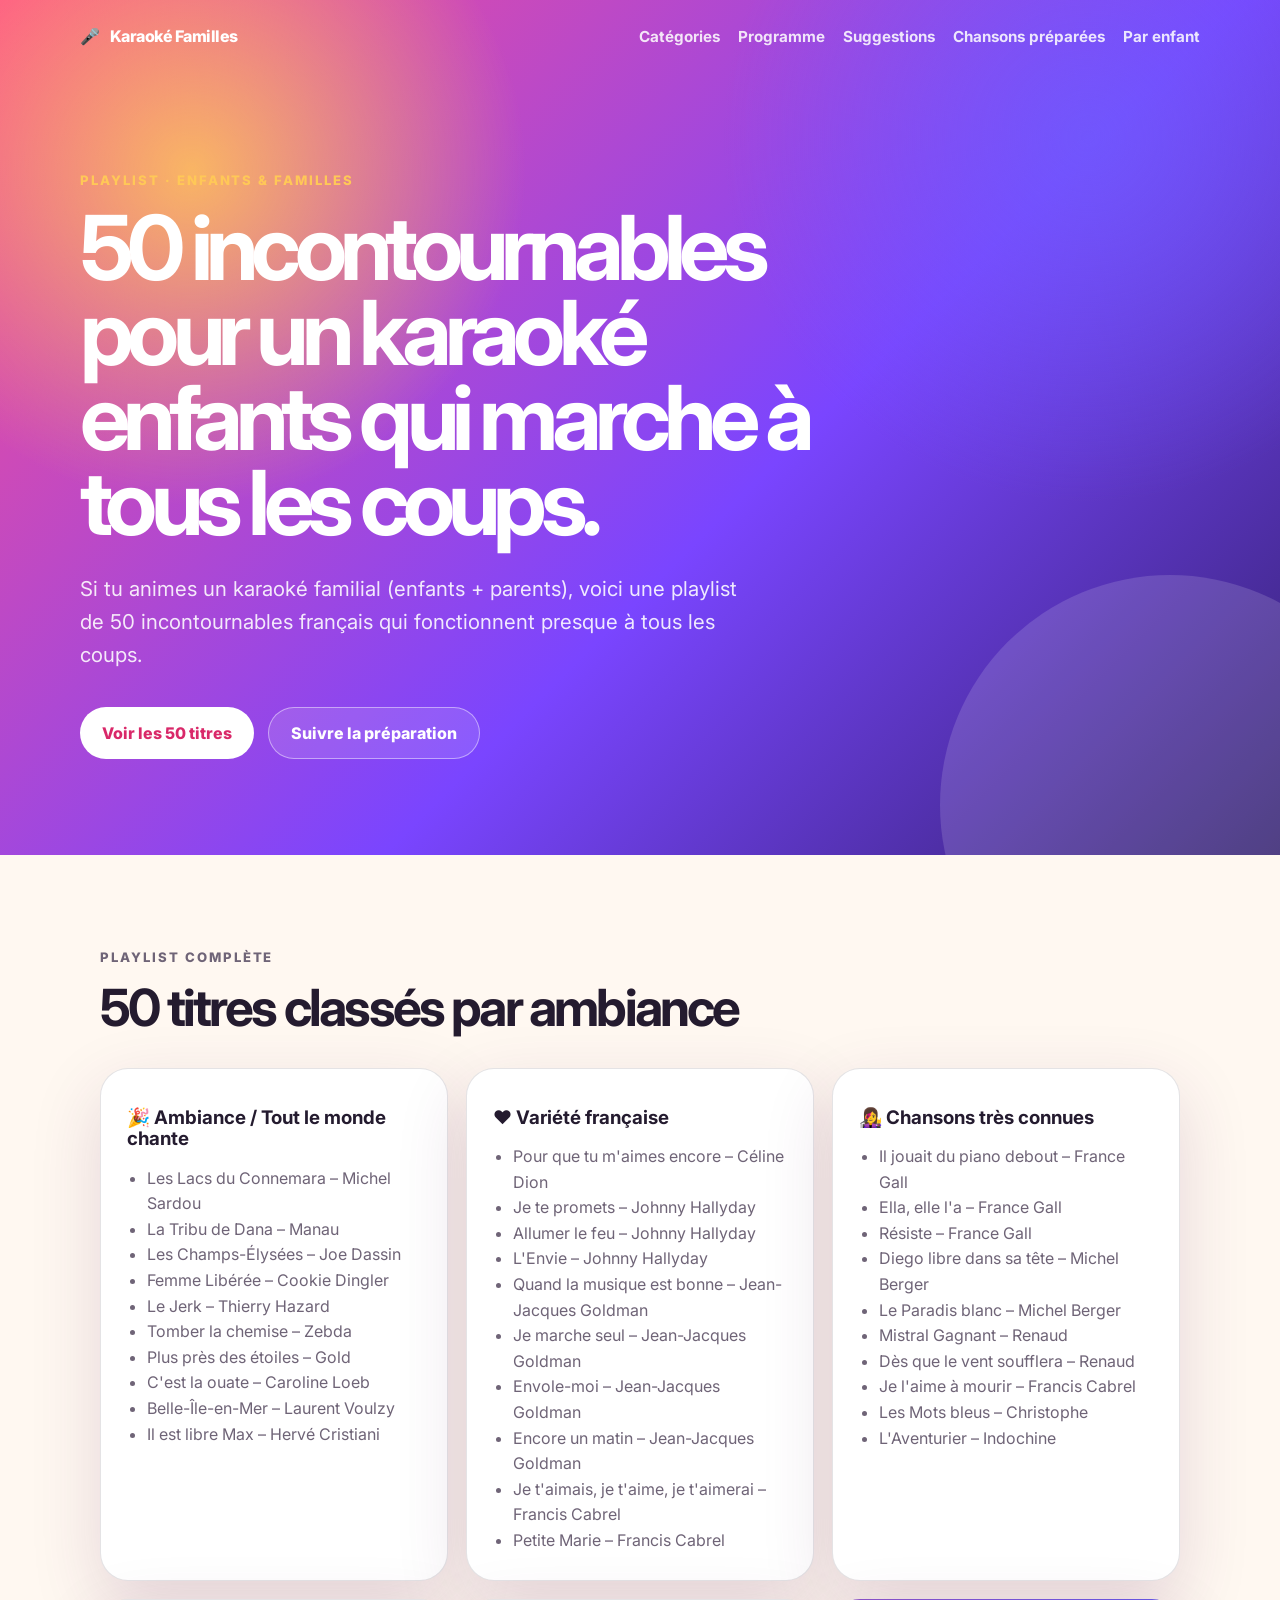
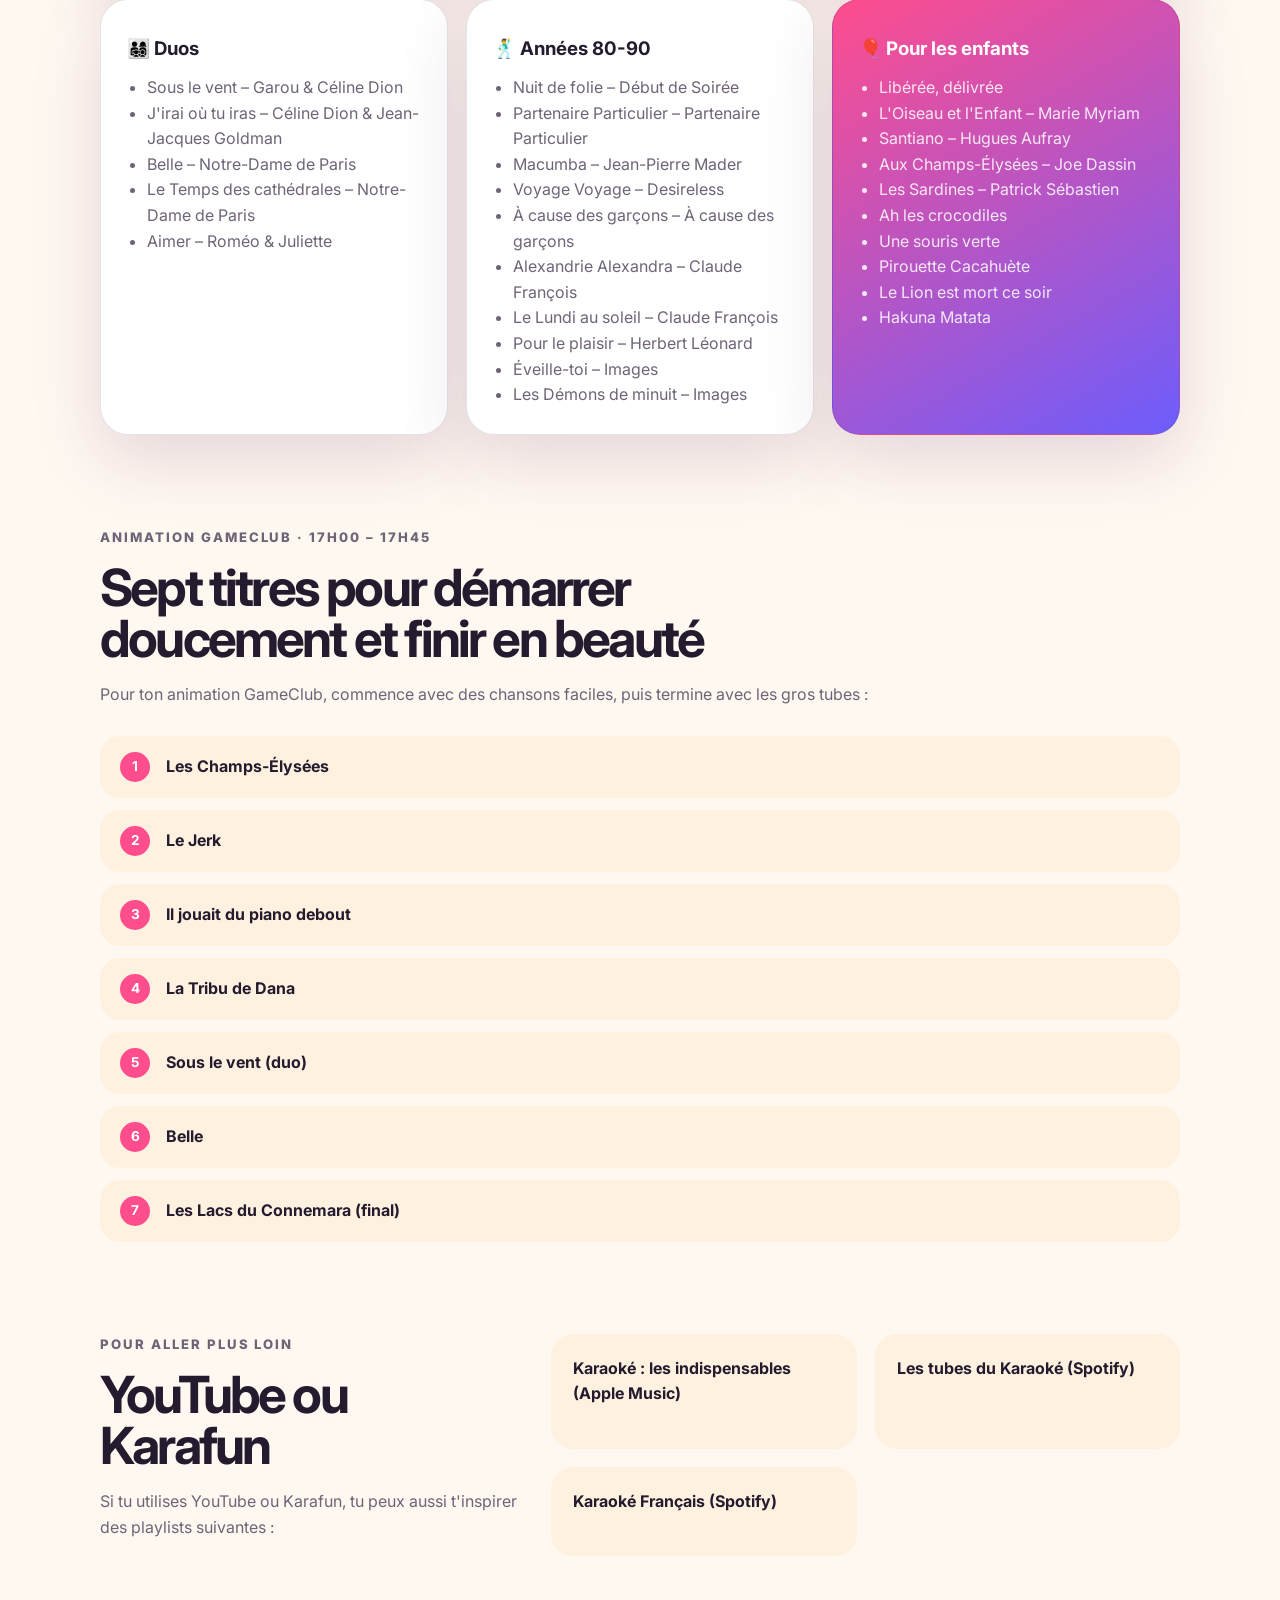
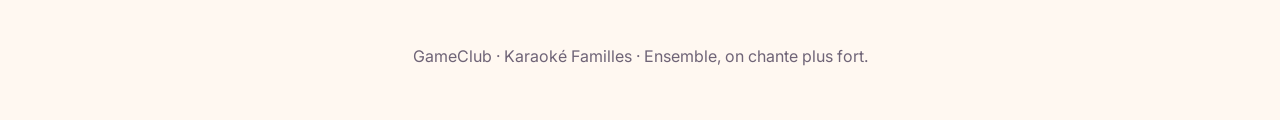
==== commit 67d64749: "Add per-child karaoke song requests page Summarizes each child's requested songs/artists, the crowd-" ====
--- a/index.html
+++ b/index.html
@@ -28,6 +28,7 @@
           <a href="#programme">Programme</a>
           <a href="#suggestions">Suggestions</a>
           <a href="preparation.html">Chansons préparées</a>
+          <a href="enfants.html">Par enfant</a>
         </div>
       </nav>
 
